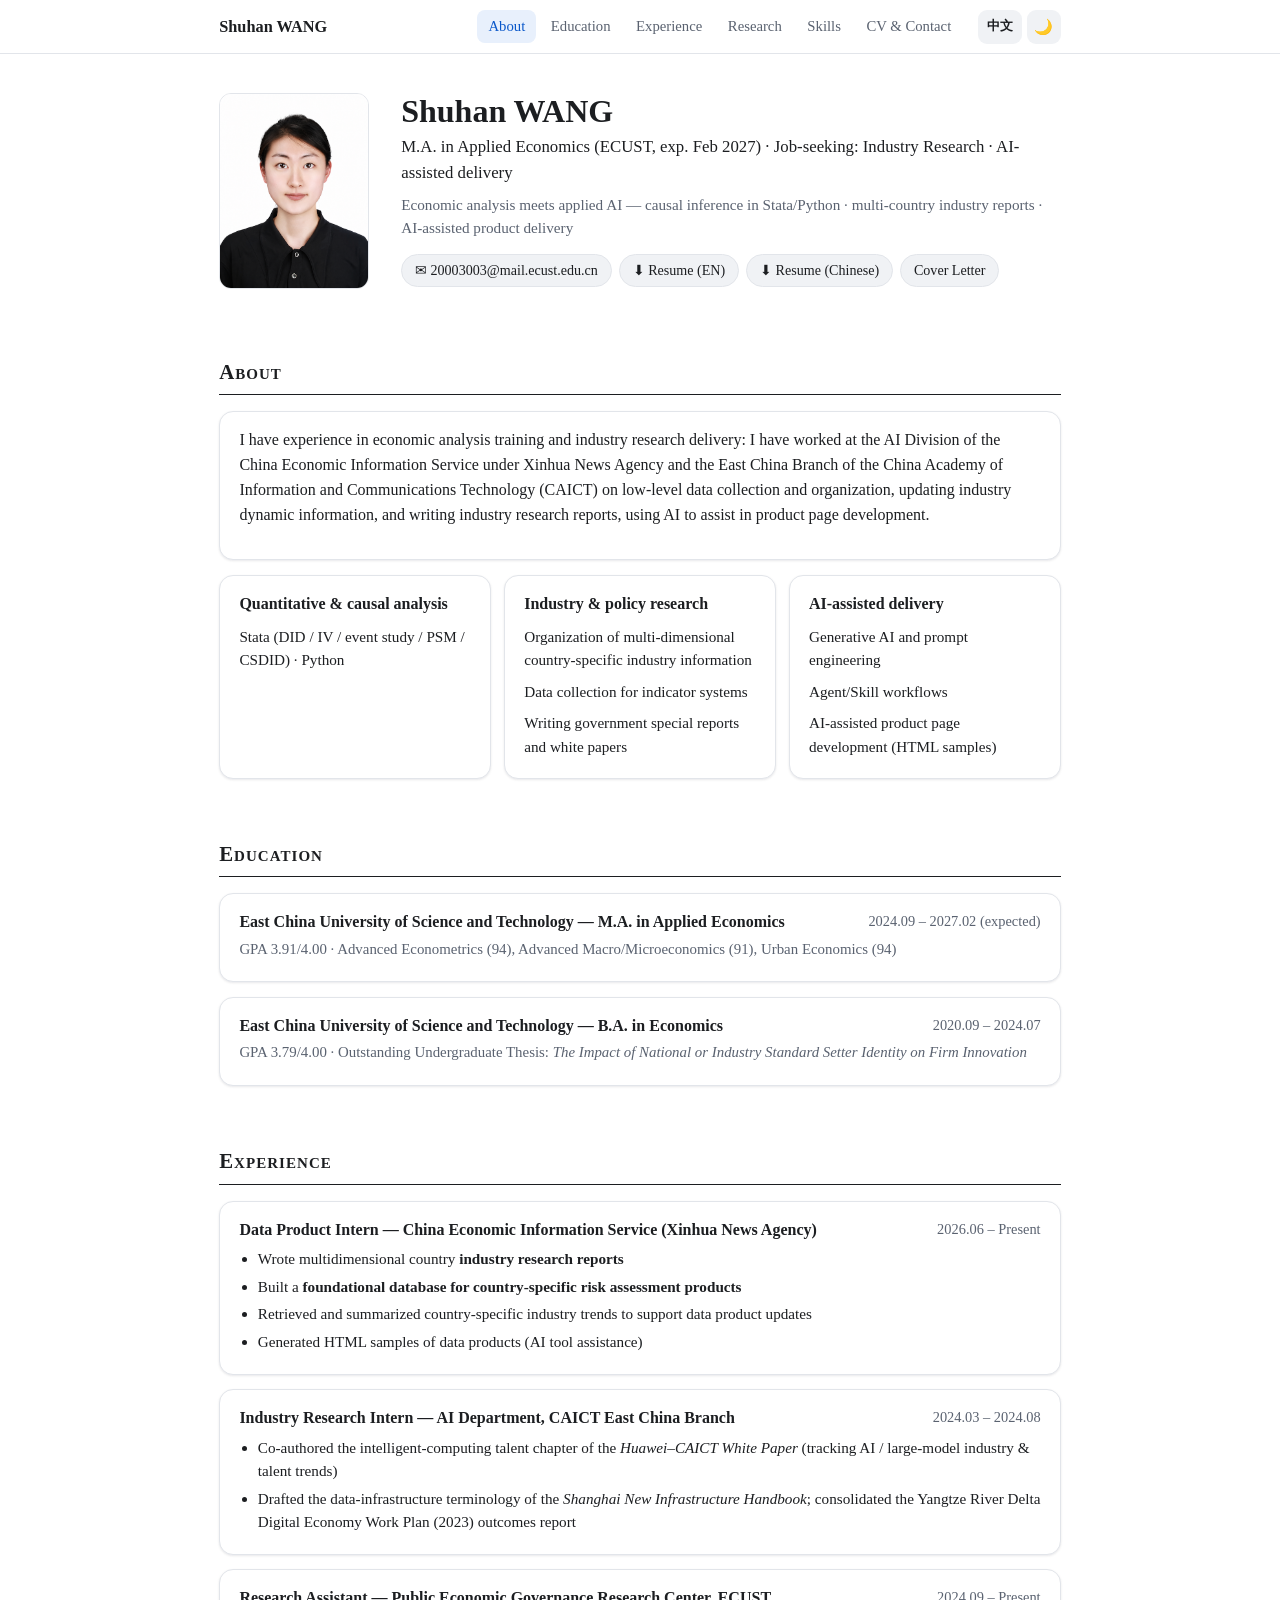
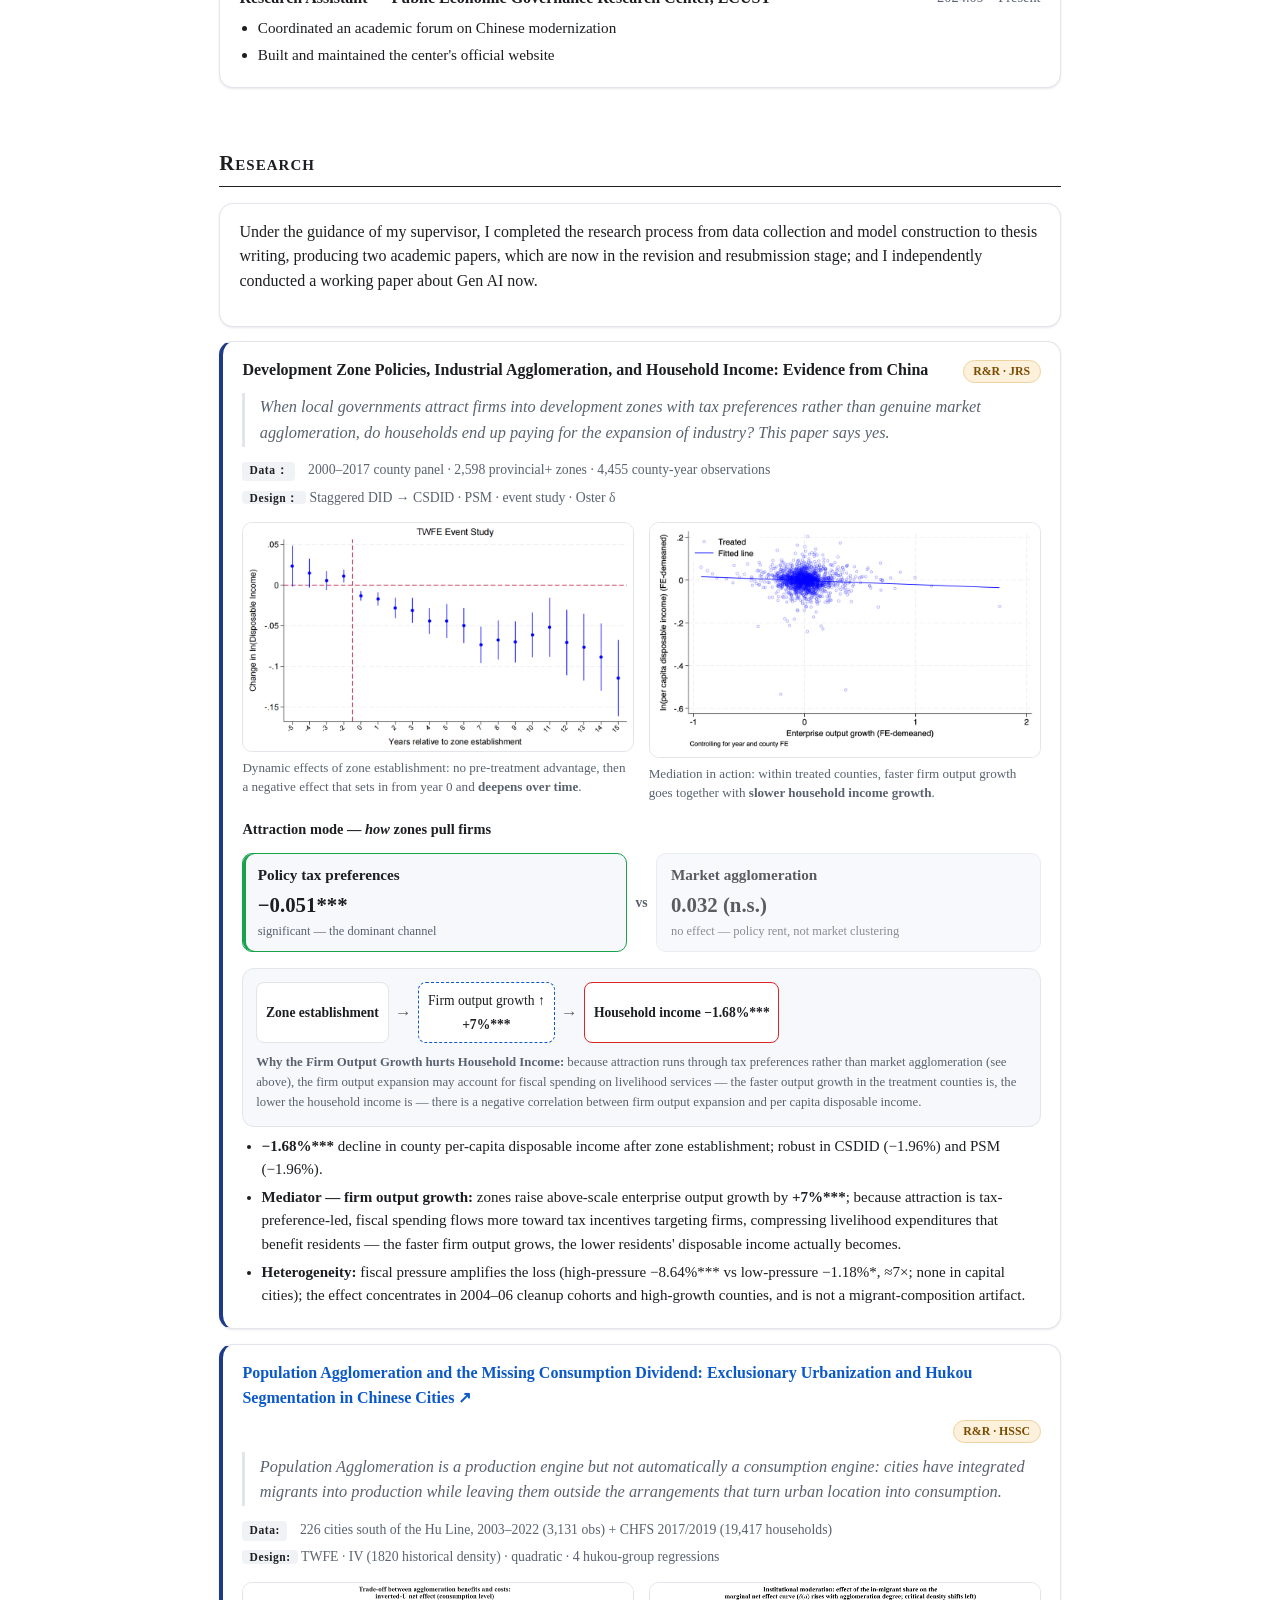
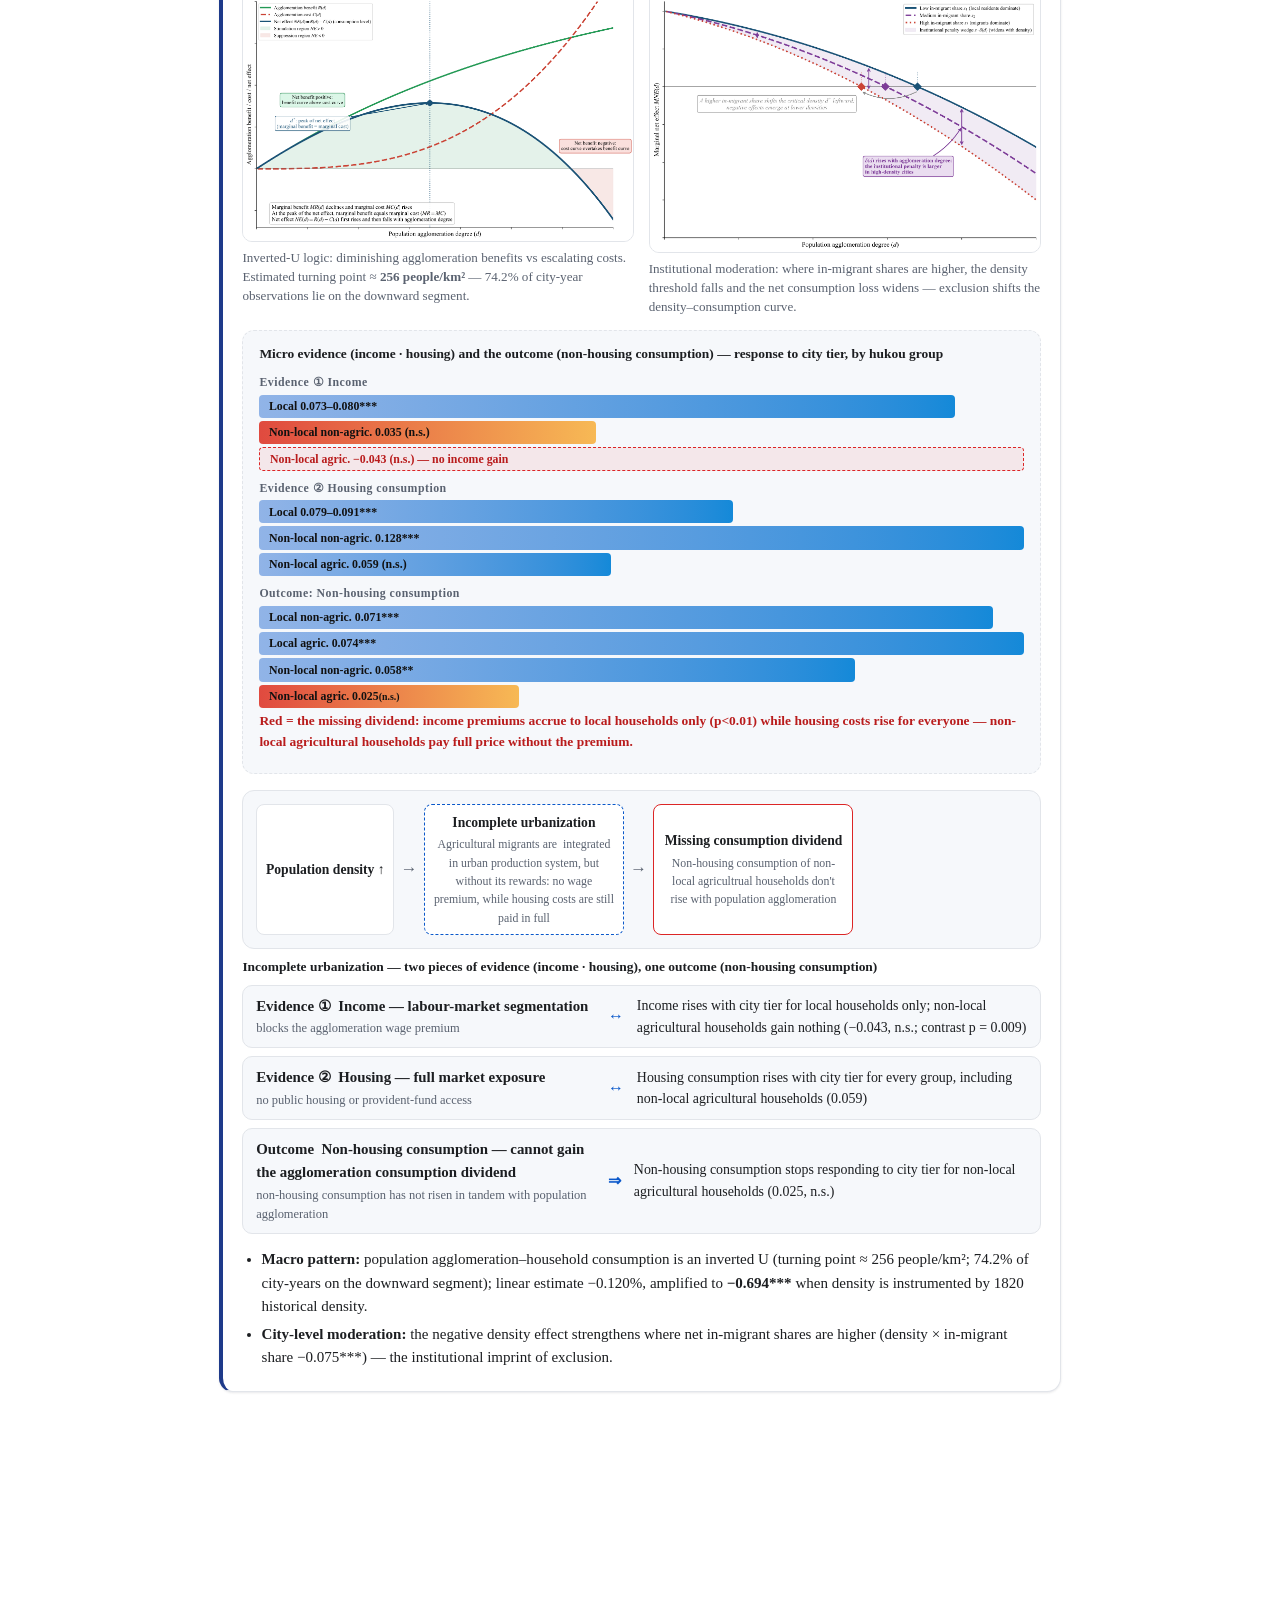
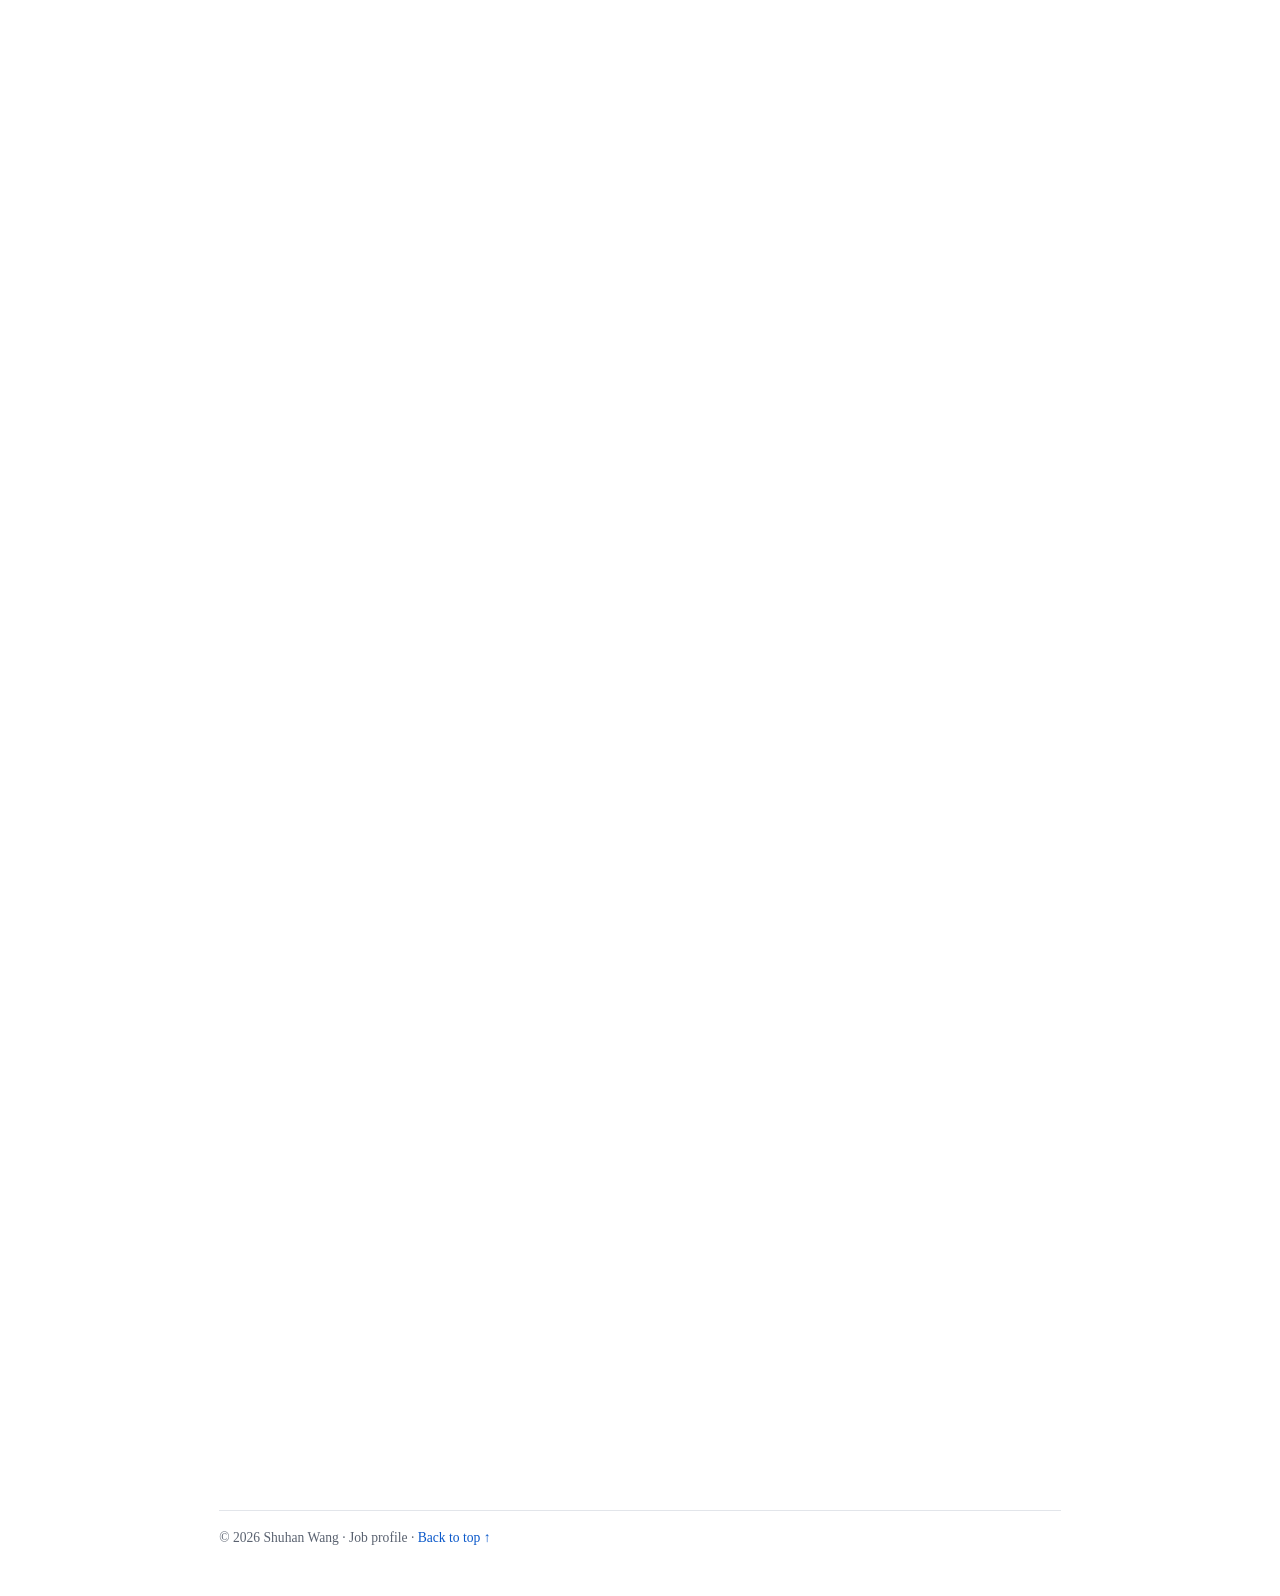
==== career/index.html @ 6a860b50 "发布简历（英文简历、英文求职信、中文简历） 2026-09-06（含待发布页面文案）" ====
<!doctype html>
<html lang="en" data-theme="light">
  <head>
    <meta charset="utf-8" />
    <meta name="viewport" content="width=device-width, initial-scale=1" />
    <title>Shuhan Wang | Data &amp; Industry Research — Job Profile</title>
    <meta
      name="description"
      content="Shuhan Wang — M.A. in Applied Economics (ECUST). Data analysis, industry & policy research, AI-assisted delivery. Looking for analyst / industry-research / data-product roles."
    />
    <link rel="stylesheet" href="css/style.css" />
    <link rel="stylesheet" href="css/theme.css" />
  </head>
  <body>
    <header class="nav" id="nav">
      <div class="nav-inner">
        <a href="#top" class="brand">Shuhan&nbsp;WANG</a>
        <nav class="nav-links" id="navLinks">
          <a href="#about" data-nav="about" data-i18n="nav_about"
            >About</a
          >
          <a href="#education" data-nav="education" data-i18n="nav_education"
            >Education</a
          >
          <a href="#experience" data-nav="experience" data-i18n="nav_exp"
            >Experience</a
          >
          <a href="#research" data-nav="research" data-i18n="nav_research"
            >Research</a
          >
          <a href="#skills" data-nav="skills" data-i18n="nav_skills"
            >Skills</a
          >
          <a href="#docs" data-nav="docs" data-i18n="nav_docs"
            >CV &amp; Contact</a
          >
        </nav>
        <div class="nav-actions">
          <button
            id="langToggle"
            class="icon-btn lang-btn"
            title="Switch language"
            aria-label="Language"
          >
            中文
          </button>
          <button
            id="themeToggle"
            class="icon-btn"
            title="Toggle theme"
            aria-label="Toggle theme"
          >
            🌙
          </button>
          <button
            id="menuToggle"
            class="icon-btn menu-btn"
            title="Menu"
            aria-label="Menu"
          >
            ☰
          </button>
        </div>
      </div>
      <div class="progress" id="progressBar"></div>
    </header>

    <main class="wrap" id="top">
      <!-- ============ Hero ============ -->
      <section class="hero">
        <div class="hero-photo" data-reveal>
          <img
            src="../assets/photo.png"
            alt="Photo of Shuhan Wang"
            class="photo"
          />
        </div>
        <div class="hero-main">
          <h1 data-reveal data-i18n="h1">Shuhan WANG</h1>
          <p class="role" data-reveal data-i18n="hero_role">
            M.A. in Applied Economics (ECUST, exp. Feb 2027) · Job-seeking: Industry Research · AI-assisted delivery
          </p>
          <p class="interests" data-reveal data-i18n="hero_int">
            Economic analysis meets applied AI — causal inference in Stata/Python · multi-country industry reports · AI-assisted product delivery
          </p>
          <div class="contact" data-reveal>
            <a
              class="chip"
              id="emailChip"
              href="mailto:20003003@mail.ecust.edu.cn"
              data-i18n="contact_email"
              >✉ 20003003@mail.ecust.edu.cn</a
            >
            <a
              class="chip"
              href="assets/resumes/Resume_EN.pdf?v=c8247eb0"
              download
              data-i18n="dl_en"
              >⬇ Resume (EN)</a
            >
            <a
              class="chip"
              href="assets/resumes/Resume_CN.pdf?v=29d931ab"
              download
              data-i18n="dl_cn"
              >⬇ Resume (Chinese)</a
            >
            <a
              class="chip"
              href="assets/resumes/Cover_Letter_EN.pdf?v=ad508094"
              download
              data-i18n="dl_cl"
              >Cover Letter</a
            >
          </div>
        </div>
      </section>

      <!-- ============ About
      / strengths ============ -->
      <section id="about">
        <h2 class="sec-title" data-reveal data-i18n="sec_about">About</h2>
        <div class="item card" data-reveal data-i18n="about_1">
          <p style="margin-top:0"><span>I have experience in economic analysis training and industry research delivery: I have worked at the AI Division of the China Economic Information Service under Xinhua News Agency and the East China Branch of the China Academy of Information and Communications Technology (CAICT) on low-level data collection and organization, updating industry dynamic information, and writing </span><span>industry research reports</span><span>, using AI to assist in product page development.</span></p>
        </div>
        <div class="strengths">
          <div class="card" data-reveal data-i18n="s1"><b>Quantitative &amp; causal analysis</b>
        <p class="desc">Stata (DID / IV / event study / PSM / CSDID) · Python</p></div>
          <div class="card" data-reveal data-i18n="s2"><b>Industry &amp; policy research<br></b><p class="desc"><span>Organization of m</span>ulti-dimensional country-specific industry information</p><p class="desc">Data collection for indicator systems</p><p class="desc">Writing government special reports and white papers</p></div>
          <div class="card" data-reveal data-i18n="s3"><b>AI-assisted delivery</b><p class="desc">Generative AI and prompt engineering</p><p class="desc">Agent/Skill workflows</p><p class="desc">AI-assisted product page development (HTML samples)</p></div>
        </div>
      </section>

      <!-- ============ Education
      ============ -->
      <section id="education">
        <h2 class="sec-title" data-reveal data-i18n="sec_edu">Education</h2>
        <div class="item card" data-reveal>
          <div class="head" data-i18n="edu_h1"><strong>East China University of Science and Technology — M.A. in Applied Economics</strong><span class="when">2024.09 – 2027.02 (expected)</span></div>
          <div class="sub" data-i18n="edu_m">GPA 3.91/4.00 · Advanced Econometrics (94), Advanced Macro/Microeconomics (91), Urban Economics (94)</div>
        </div>
        <div class="item card" data-reveal>
          <div class="head" data-i18n="edu_h2"><strong>East China University of Science and Technology — B.A. in Economics</strong><span class="when">2020.09 – 2024.07</span></div>
          <div class="sub" data-i18n="edu_b">GPA 3.79/4.00 · Outstanding Undergraduate Thesis: <em>The Impact of National or Industry Standard Setter Identity on Firm Innovation</em></div>
        </div>
      </section>

      <!-- ============ Experience
      ============ -->
      <section id="experience">
        <h2 class="sec-title" data-reveal data-i18n="sec_exp">Experience</h2>

        <div class="item card" data-reveal>
          <div class="head" data-i18n="e1_head"><strong>Data Product Intern — China Economic Information Service (Xinhua News Agency)</strong><span class="when">2026.06 – Present</span></div>
          <ul data-i18n="e1_b">
            <li>Wrote multidimensional country <b>industry research reports</b></li><li>Built a <b>foundational database for country-specific risk assessment products</b></li><li>Retrieved and summarized country-specific industry trends to support data product updates</li><li>Generated HTML samples of data products (AI tool assistance)</li>
          </ul>
        </div>

        <div class="item card" data-reveal>
          <div class="head" data-i18n="e2_head"><strong>Industry Research Intern — AI Department, CAICT East China Branch</strong><span class="when">2024.03 – 2024.08</span></div>
          <ul data-i18n="e2_b">
            <li>Co-authored the intelligent-computing talent chapter of the <em>Huawei–CAICT White Paper</em> (tracking AI / large-model industry &amp; talent trends)</li>
        <li>Drafted the data-infrastructure terminology of the <em>Shanghai New Infrastructure Handbook</em>; consolidated the Yangtze River Delta Digital Economy Work Plan (2023) outcomes report</li>
          </ul>
        </div>

        <div class="item card" data-reveal>
          <div class="head" data-i18n="e3_head"><strong>Research Assistant — Public Economic Governance Research Center, ECUST</strong><span class="when">2024.09 – Present</span></div>
          <ul data-i18n="e3_b">
            <li>Coordinated an academic forum on Chinese modernization</li><li>Built and maintained the center's official website</li>
          </ul>
        </div>
      </section>

      <!-- ============ Research ============ -->
      <section id="research">
        <h2 class="sec-title" data-reveal data-i18n="sec_research">Research</h2>
        <div class="item card" data-reveal data-i18n="res_intro">
          <p style="margin-top:0"><span>Under the guidance of my supervisor, I completed the research process from data collection and model construction to thesis writing, producing two academic papers, which are now in the revision and resubmission stage; and I independently conducted a working paper about Gen AI now.</span></p>
        </div>

        <!-- ===== Paper 1: Development zones ===== -->
        <article class="paper card study" data-tags="award" data-reveal>
          <div class="p-top">
            <span class="title" data-expand data-i18n="p1_t"
              >Development Zone Policies, Industrial Agglomeration, and Household Income: Evidence from China</span
            >
            <span class="badge rr" data-i18n="b_jrs"
              >R&amp;R · JRS</span
            >
          </div>

          <div class="study-body">
            <p class="question" data-i18n="p1_q">When local governments attract firms into development zones with tax preferences rather than genuine market agglomeration,
          do <em>households</em> end up paying for the expansion of industry? This paper says yes.</p>
            <div class="s-meta" data-i18n="p1_meta">
              <span class="lab">Data：</span> 2000–2017 county panel · 2,598 provincial+ zones · 4,455 county-year observations<div><span class="lab">Design：</span> Staggered DID → CSDID · PSM · event study · Oster δ</div>
            </div>
            <div class="figs two">
              <figure>
                <a
                  href="../assets/research/kfq_event_study_income.png"
                  target="_blank"
                  rel="noopener"
                  ><img
                    loading="lazy"
                    src="../assets/research/kfq_event_study_income.png"
                    alt="Event study: dynamic effects of development zones on per capita disposable income"
                /></a>
                <figcaption data-i18n="p1_cap1">
                  Dynamic effects of zone establishment: no pre-treatment advantage, then a negative effect that sets in from year 0 and <strong>deepens over time</strong>.
                </figcaption>
              </figure>
              <figure>
                <a
                  href="../assets/research/kfq_mechanism_partial.png"
                  target="_blank"
                  rel="noopener"
                  ><img
                    loading="lazy"
                    src="../assets/research/kfq_mechanism_partial.png"
                    alt="Partial correlation: firm output growth vs household income growth in treated counties"
                /></a>
                <figcaption data-i18n="p1_cap2">
                  Mediation in action: within treated counties, faster firm output growth goes together with <strong>slower household income growth</strong>.
                </figcaption>
              </figure>
            </div>
            <div class="chan">
              <div class="chan-title" data-i18n="p1_chant">
                Attraction mode — <em>how</em> zones pull firms
              </div>
              <div class="chan-box ok" data-i18n="p1_chanok">
                <b>Policy tax preferences</b><span>−0.051***</span><small>significant — the dominant channel</small>
              </div>
              <div class="chan-vs" data-i18n="p1_chanvs">vs</div>
              <div class="chan-box dim" data-i18n="p1_chandim">
                <b>Market agglomeration</b><span>0.032 (n.s.)</span><small>no effect — policy rent, not market clustering</small>
              </div>
            </div>
            <div class="flow" data-i18n="p1_flow"><div class="flow-box"><b>Zone establishment</b></div>
          <div class="arrow">→</div>
          <div class="flow-box mid">Firm output growth ↑ <b>+7%***</b></div>
          <div class="arrow">→</div>
          <div class="flow-box bad"><b>Household income −1.68%***</b></div>
          <div class="flow-note"><b>Why the Firm Output Growth hurts Household Income:</b> because attraction runs through tax preferences rather than market agglomeration (see above), the firm output expansion may account for fiscal spending on livelihood services — the faster output growth in the treatment counties is, the lower the household income is — there is a negative correlation between firm output expansion and per capita disposable income.</div></div>
            <ul class="s-key" data-i18n="p1_key">
              <li><b>−1.68%***</b> decline in county per-capita disposable income after zone establishment; robust in CSDID (−1.96%) and PSM (−1.96%).</li>
          <li><b>Mediator — firm output growth:</b> zones raise above-scale enterprise output growth by <b>+7%***</b>;&nbsp;because attraction is tax-preference-led, fiscal spending flows more toward tax incentives targeting firms, compressing livelihood expenditures that benefit residents — the faster firm output grows, the lower residents' disposable income actually becomes.</li>
          <li><b>Heterogeneity:</b> fiscal pressure amplifies the loss (high-pressure −8.64%*** vs low-pressure −1.18%*, ≈7×; none in capital cities); the effect concentrates in 2004–06 cleanup cohorts and high-growth counties, and is not a migrant-composition artifact.</li>
            </ul>
          </div>
        </article>

        <!-- ===== Paper 2: Agglomeration & hukou ===== -->
        <article class="paper card study" data-tags="award" data-reveal>
          <div class="p-top">
            <a
              class="title link"
              data-expand
              href="https://www.researchsquare.com/article/rs-9354774/v1"
              target="_blank"
              rel="noopener"
              data-i18n="p2_t"
              >Population Agglomeration and the Missing Consumption Dividend: Exclusionary Urbanization and Hukou Segmentation in Chinese Cities ↗</a
            >
            <span class="badge rr" data-i18n="b_hssc"
              >R&amp;R · HSSC</span
            >
          </div>

          <div class="study-body">
            <p class="question" data-i18n="p2_q">Population Agglomeration is a production engine but not automatically a consumption engine: cities have integrated migrants into <em>production</em>
          while leaving them outside the arrangements that turn urban location into <em>consumption</em>.</p>
            <div class="s-meta" data-i18n="p2_meta">
              <span class="lab">Data:</span> 226 cities south of the Hu Line, 2003–2022 (3,131 obs) + CHFS 2017/2019 (19,417 households)<div><span class="lab">Design:</span> TWFE · IV (1820 historical density) · quadratic · 4 hukou-group regressions</div>
            </div>
            <div class="figs two">
              <figure>
                <a
                  href="../assets/research/hssc_fig1_tradeoff.png"
                  target="_blank"
                  rel="noopener"
                  ><img
                    loading="lazy"
                    src="../assets/research/hssc_fig1_tradeoff.png"
                    alt="Trade-off between agglomeration benefits and costs (conceptual)"
                /></a>
                <figcaption data-i18n="p2_cap1">
                  Inverted-U logic: diminishing agglomeration benefits vs escalating costs. Estimated turning point ≈ <strong>256 people/km²</strong> — 74.2% of city-year observations lie on the downward segment.
                </figcaption>
              </figure>
              <figure>
                <a
                  href="../assets/research/hssc_fig2_moderation.png"
                  target="_blank"
                  rel="noopener"
                  ><img
                    loading="lazy"
                    src="../assets/research/hssc_fig2_moderation.png"
                    alt="Institutional moderation: in-migrant share shifts the marginal net effect curve"
                /></a>
                <figcaption data-i18n="p2_cap2">
                  Institutional moderation: where in-migrant shares are higher, the density threshold falls and the net consumption loss widens — exclusion shifts the density–consumption curve.
                </figcaption>
              </figure>
            </div>
            <div class="fig-bars" data-i18n="p2_bars">
              <p class="fig-title">Micro evidence (income · housing) and the outcome (non-housing consumption) — response to city tier, by hukou group</p>
            <div class="bars"><div class="bars-label">Evidence ① Income</div>
              <div class="bar"><span style="width:91%">Local 0.073–0.080***</span></div>
              <div class="bar miss"><span style="width:44%">Non-local non-agric. 0.035 (n.s.)</span></div>
              <div class="bar zero"><span>Non-local agric. −0.043 (n.s.) — no income gain</span></div>
              <div class="bars-label">Evidence ② Housing consumption</div>
              <div class="bar"><span style="width:62%">Local 0.079–0.091***</span></div>
              <div class="bar"><span style="width:100%">Non-local non-agric. 0.128***</span></div>
              <div class="bar"><span style="width:46%">Non-local agric. 0.059 (n.s.)</span></div>
            <div class="bars-label">Outcome: Non-housing consumption</div>
              <div class="bar"><span style="width:96%">Local non-agric. 0.071***</span></div>
              <div class="bar"><span style="width:100%">Local agric. 0.074***</span></div>
              <div class="bar"><span style="width:78%">Non-local non-agric. 0.058**</span></div>
              <div class="bar miss"><span style="width:34%">Non-local agric. 0.025 <small>(n.s.)</small></span></div>
              </div>
            <p class="fig-title miss-note">Red = the missing dividend: income premiums accrue to local households only (p&lt;0.01) while housing costs rise for everyone — non-local agricultural households pay full price without the premium.</p>
            </div>
            <div class="flow" data-i18n="p2_flow"><div class="flow-box"><b>Population density ↑</b></div> <div class="arrow">→</div> <div class="flow-box mid"><b>Incomplete urbanization</b><small>Agricultural migrants are&nbsp;&nbsp;<span style="color: rgb(90, 98, 112); font-size: 0.74rem;">integrated in urban production system, but without its rewards: no wage premium, while housing costs are still paid in full</span></small></div> <div class="arrow">→</div><div class="flow-box bad"><b>Missing consumption dividend</b><small>Non-housing consumption of non-local agricultrual households don't rise with population agglomeration</small></div></div>
            <p class="fig-title" data-i18n="p2_mid">Incomplete urbanization — two pieces of evidence (income · housing), one outcome (non-housing consumption)</p>
            <div class="mech" data-i18n="p2_mech"><div class="mech-row">
            <div class="mech-channel"><b>Evidence ①&nbsp;&nbsp;Income — labour-market segmentation</b><small>blocks the agglomeration wage premium</small></div>
            <div class="mech-arrow">↔</div>
            <div class="mech-evidence">Income rises with city tier for local households only; non-local agricultural households gain nothing (−0.043, n.s.; contrast p = 0.009)</div>
          </div>
          <div class="mech-row">
            <div class="mech-channel"><b>Evidence ②&nbsp;&nbsp;Housing — full market exposure</b><small>no public housing or provident-fund access</small></div>
            <div class="mech-arrow">↔</div>
            <div class="mech-evidence">Housing consumption rises with city tier for every group, including non-local agricultural households (0.059)</div>
          </div>
          <div class="mech-row">
            <div class="mech-channel"><b>Outcome&nbsp;&nbsp;Non-housing consumption — cannot gain the agglomeration consumption dividend</b><small>non-housing consumption has not risen in tandem with population agglomeration</small></div>
            <div class="mech-arrow">⇒</div>
            <div class="mech-evidence">Non-housing consumption stops responding to city tier for non-local agricultural households (0.025, n.s.)</div>
          </div></div>
            <ul class="s-key" data-i18n="p2_key">
              <li><b>Macro pattern:</b>&nbsp;population agglomeration–household consumption&nbsp;is an inverted U (turning point ≈ 256 people/km²; 74.2% of city-years on the downward segment); linear estimate −0.120%, amplified to <b>−0.694***</b> when density is instrumented by 1820 historical density.</li>
          <li><b>City-level moderation:</b> the negative density effect strengthens where net in-migrant shares are higher (density × in-migrant share −0.075***) — the institutional imprint of exclusion.</li>
            </ul>
          </div>
        </article>

        <!-- ===== Paper 3: Generative AI ===== -->
        <article class="paper card study" data-tags="award" data-reveal>
          <div class="p-top">
            <span class="title" data-expand data-i18n="p3_t"
              >The Impact of Generative AI Exposure on Skill Diversity and Wage Inequality: Evidence from China's City–Occupation Labor Market</span
            >
            <span class="badge wp" data-i18n="b_wp">Working Paper</span>
          </div>

          <div class="study-body">
            <p class="question" data-i18n="p3_q">Is generative AI an equalizer or a new maker of inequality? Through the lens of <em>skill diversity</em>, the answer is both:
          <b>convergence within occupations, divergence between occupations, and selective equalization of wages</b>.</p>
            <div class="s-meta" data-i18n="p3_meta">
              <span class="lab">Data：</span> 170 cities × 99 occupations × month, 2021.01–2024.12 (~120,000 obs, online job postings)<div><span class="lab">Design：</span> Continuous-treatment DID (ChatGPT, Dec 2022) · mediation · quantile regression</div><div><span class="lab">Exposure：</span> GPT-4 occupation-level AI exposure index (PKU × Zhaopin)</div>
            </div>
            <div class="flow" data-i18n="p3_flow"><div class="flow-box"><b>GenAI exposure ↑<br><small>(ChatGPT, 12/2022)</small></b></div>
          <div class="arrow">→</div>
          <div class="flow-box">General auxiliary skills displaced <small>α₂ −0.009***</small></div>
          <div class="arrow">→</div>
          <div class="flow-box bad"><b>Within-occupation diversity ↓ −0.054***</b></div>
          <div class="arrow">∥</div>
          <div class="flow-box">Occupation-specific auxiliary skills reshaped</div>
          <div class="arrow">→</div>
          <div class="flow-box ok"><b>Between-occupation diversity ↑ +0.172***</b></div>
          <div class="flow-note">"Convergence within, divergence between" plus selective equalization: the Gini falls −0.041**, with compression driven by lower-end wage gains (p90–p10 gap −0.800**).</div></div>
            <ul class="s-key" data-i18n="p3_key">
              <li><b>Convergence-within, divergence-between:</b> within-occupation skill diversity ↓ −0.054*** while between-occupation diversity ↑ +0.172*** after ChatGPT's release.</li>
          <li><b>Selective equalization:</b> wage Gini ↓ −0.041**; by quantile, +0.116*** (p10) → +0.055*** (p50) → −0.040* (p90).</li>
          <li><b>Mechanisms:</b> general auxiliary-skill displacement mediates within-occupation convergence; occupation-specific auxiliary-skill expansion mediates between-occupation divergence (bootstrap CIs exclude zero).</li>
          <li><b>Heterogeneity:</b> between-occupation divergence is strongest in high-GDP cities (Q4: 0.337***); wage equalization is most visible in medium-GDP cities.</li>
            </ul>
          </div>
        </article>

        <!-- ===== ICM competition paper ===== -->
        <article class="paper card study" data-tags="award" data-reveal>
          <div class="p-top">
            <span class="title" data-expand data-i18n="icm_t"
              >Regional Development: Both the Creator and Acceptor of Light Pollution</span
            >
            <span class="badge award" data-i18n="b_icm"
              >ICM 2023 · Meritorious Winner (Top 13%)</span
            >
          </div>
          <p class="desc" data-i18n="icm_desc">Modeling-competition paper on who creates and who absorbs light pollution in regional development; responsible for framework design, variable construction, and English writing (2011–2019 city panel).</p>
          <div class="study-body" hidden data-i18n="icm_body">
            <ul class="s-key">
          <li><b>Question:</b> regional development is simultaneously the creator and the acceptor of light pollution — the light pollution of developed regions spills over to their neighbors.</li>
          <li><b>Work:</b> modeling and measurement on a 2011–2019 Chinese prefecture-level panel; framework, variable construction, result interpretation, and English paper writing.</li>
          <li><b>Recognition:</b> Meritorious Winner (Top 13%), 2023 ICM / MCM.</li>
        </ul>
          </div>
        </article>

        <div class="item card" data-reveal data-i18n="res_note">
          <p style="margin:0"><b>What research contributes to my industry work:</b> the discipline to build a usable dataset out of messy sources, the habit of checking whether a result survives a different identification strategy, and bilingual writing that ships to a deadline.</p>
        </div>
      </section>

      <!-- ============ Skills
      ============ -->
      <section id="skills">
        <h2 class="sec-title" data-reveal data-i18n="sec_skills">Skills</h2>
        <div class="skill-grid">
          <div class="card" data-reveal data-i18n="sk1">
            <b>Data &amp; econometrics</b><p class="desc">Stata (causal inference: staggered DID, PSM-DID, IV, event study, Honest-DID) · Python (pandas, analysis, visualization)</p>
          </div>
          <div class="card" data-reveal data-i18n="sk2">
            <b>Industry research</b><p class="desc">Multi-country industry reports · policy review &amp; white papers · data sourcing from official statistics</p>
          </div>
          <div class="card" data-reveal data-i18n="sk3">
            <b>AI application</b><p class="desc">Generative AI &amp; prompt engineering · Agent/Skill workflows · AI-assisted page development (HTML) · fast learning of new tooling</p>
          </div>
          <div class="card" data-reveal data-i18n="sk4">
            <b>Writing</b><p class="desc">Bilingual (EN/CN) research writing · 2 papers under revision · 1 working paper&nbsp;</p>
          </div>
        </div>
      </section>

      <!-- ============ Docs & contact ============ -->
      <section id="docs">
        <h2 class="sec-title" data-reveal data-i18n="sec_docs">
          CV &amp; Contact
        </h2>
        <div class="item card" data-reveal>
          <ul>
            <li data-i18n="doc_a"><a href="assets/resumes/Resume_EN.pdf?v=c8247eb0" download="">resume (English)</a> · <a href="assets/resumes/Resume_CN.pdf?v=29d931ab" download="">resume (Chinese)</a></li>
            <li data-i18n="doc_b"><a href="assets/resumes/Cover_Letter_EN.pdf?v=ad508094" download="">cover letter (English)</a></li>
            <li data-i18n="doc_c">Contact: <a href="mailto:20003003@mail.ecust.edu.cn">20003003@mail.ecust.edu.cn</a> · +86 132 5889 5111</li>
          </ul>
        </div>
        <div class="item card" data-reveal>
          <p style="margin: 0" data-i18n="note">Open to full-time industry-research / data-product roles from spring 2027; internships welcome.</p>
        </div>
      </section>

      <footer data-i18n="footer">© <span id="year">2026</span> Shuhan Wang · Job profile · <a href="#top">Back to top ↑</a></footer>
    </main>

    <button
      id="toTop"
      class="to-top"
      title="Back to top"
      aria-label="Back to top"
    >
      ↑
    </button>
    <div id="toast" class="toast" hidden></div>

    <script src="js/zh-i18n.js"></script>
    <script src="js/app.js"></script>
  </body>
</html>
---- career/css/style.css ----
/* ============ 主题变量 ============ */
:root {
  --text: #1c1e21;
  --muted: #5a6270;
  --accent: #0a58ca;
  --accent-soft: #e8f0fc;
  --bg: #ffffff;
  --surface: #ffffff;
  --surface-2: #f6f8fb;
  --rule: #e2e5ea;
  --shadow: 0 1px 3px rgba(16, 24, 40, 0.06), 0 1px 2px rgba(16, 24, 40, 0.04);
  --shadow-lg: 0 10px 30px rgba(16, 24, 40, 0.1);
  --chip-bg: #f0f2f5;
  --toast-bg: #1c1e21;
  --toast-text: #fff;
  --rr-bg: #fdf1dc;
  --rr-fg: #7a4b00;
  --rr-bd: #ecd3a0;
  --wp-bg: #e8f5ec;
  --wp-fg: #14532d;
  --wp-bd: #bcdcc4;
  --aw-bg: #e7eefd;
  --aw-fg: #1e3a8a;
  --aw-bd: #b9c9ee;

  /* ==== 版式变量：改 theme.json 或编辑台「Aa 版式」，实落在 css/theme.css ==== */
  --font-body: -apple-system, BlinkMacSystemFont, "Segoe UI", "Helvetica Neue",
    Arial, "PingFang SC", "Microsoft YaHei", sans-serif;
  --font-display: Georgia, "Times New Roman", "Songti SC", "SimSun", serif;
  --fs-root: 100%; /* 1rem 的基准：调它 = 全站 rem 尺寸等比缩放 */
  --lh-body: 1.55;
  --lh-h1: 1.15; /* 主标题行距 */
  --scale-h1: 1; /* 主标题额外缩放 */
  --scale-h2: 1; /* 小节标题额外缩放 */
  --wrap-max: 880px;
}
[data-theme="dark"] {
  --text: #e6e8eb;
  --muted: #9aa3af;
  --accent: #7ab0ff;
  --accent-soft: #17233a;
  --bg: #0f1115;
  --surface: #161a21;
  --surface-2: #1d222b;
  --rule: #2a303b;
  --shadow: 0 1px 3px rgba(0, 0, 0, 0.4);
  --shadow-lg: 0 10px 30px rgba(0, 0, 0, 0.5);
  --chip-bg: #232a35;
  --toast-bg: #e6e8eb;
  --toast-text: #161a21;
  --rr-bg: #3a2f17;
  --rr-fg: #f5c97b;
  --rr-bd: #5a4a24;
  --wp-bg: #14301d;
  --wp-fg: #9be0b4;
  --wp-bd: #24503a;
  --aw-bg: #182441;
  --aw-fg: #9db8ef;
  --aw-bd: #2b3d6b;
}

/* ============ 基础 ============ */
* {
  box-sizing: border-box;
}
html {
  scroll-behavior: smooth;
  scroll-padding-top: 72px;
  font-size: var(--fs-root);
}
body {
  margin: 0;
  color: var(--text);
  background: var(--bg);
  font-family: var(--font-body);
  font-size: 1rem;
  line-height: var(--lh-body);
  transition:
    background 0.25s ease,
    color 0.25s ease;
}
a {
  color: var(--accent);
  text-decoration: none;
}
a:hover {
  text-decoration: underline;
}
.wrap {
  max-width: var(--wrap-max);
  margin: 0 auto;
  padding: 0 1.2rem 3rem;
}

/* ============ 顶部导航 ============ */
.nav {
  position: sticky;
  top: 0;
  z-index: 50;
  background: color-mix(in srgb, var(--bg) 82%, transparent);
  backdrop-filter: blur(12px);
  -webkit-backdrop-filter: blur(12px);
  border-bottom: 1px solid var(--rule);
}
.nav-inner {
  max-width: var(--wrap-max);
  margin: 0 auto;
  padding: 0.6rem 1.2rem;
  display: flex;
  align-items: center;
  gap: 1rem;
}
.brand {
  font-family: var(--font-display);
  font-weight: 700;
  color: var(--text);
  font-size: 1.02rem;
}
.nav-links {
  display: flex;
  gap: 0.2rem;
  margin-left: auto;
}
.nav-links a {
  white-space: nowrap;
  color: var(--muted);
  padding: 0.3rem 0.7rem;
  border-radius: 8px;
  font-size: 0.92rem;
  transition:
    color 0.15s,
    background 0.15s;
}
.nav-links a:hover {
  color: var(--text);
  text-decoration: none;
  background: var(--chip-bg);
}
.nav-links a.active {
  color: var(--accent);
  background: var(--accent-soft);
}
.nav-actions {
  display: flex;
  gap: 0.3rem;
}
.icon-btn {
  background: var(--chip-bg);
  color: var(--text);
  border: none;
  cursor: pointer;
  width: 34px;
  height: 34px;
  border-radius: 9px;
  font-size: 15px;
  line-height: 1;
  display: inline-flex;
  align-items: center;
  justify-content: center;
  transition:
    background 0.15s,
    transform 0.1s;
}
.icon-btn:hover {
  background: var(--rule);
}
.icon-btn:active {
  transform: scale(0.94);
}
.menu-btn {
  display: none;
}
.progress {
  position: absolute;
  left: 0;
  bottom: -1px;
  height: 2px;
  width: 0%;
  background: linear-gradient(90deg, var(--accent), #22d3ee);
  transition: width 0.08s linear;
}

/* ============ Hero ============ */
.hero {
  display: flex;
  gap: 2rem;
  align-items: flex-start;
  padding: 2.4rem 0 0.6rem;
}
.hero-photo .photo {
  width: 150px;
  height: 196px;
  object-fit: cover;
  object-position: top;
  border-radius: 12px;
  border: 1px solid var(--rule);
  display: block;
  transition:
    transform 0.35s ease,
    box-shadow 0.35s ease;
}
.hero-photo .photo:hover {
  transform: translateY(-4px) scale(1.02);
  box-shadow: var(--shadow-lg);
}
.hero-main {
  flex: 1;
  min-width: 0;
}
h1 {
  font-family: var(--font-display);
  font-size: calc(2rem * var(--scale-h1));
  line-height: var(--lh-h1, 1.15);
  margin: 0 0 0.3rem;
}
h1 .cn {
  font-weight: 400;
  color: var(--muted);
  font-size: calc(1.2rem * var(--scale-h1));
  margin-left: 0.5rem;
}
.role {
  margin: 0 0 0.4rem;
  font-size: 1.05rem;
}
.interests {
  margin: 0.4rem 0 0.9rem;
  color: var(--muted);
  font-size: 0.95rem;
}

/* ============ Chip / 按钮 ============ */
.chip {
  display: inline-block;
  padding: 0.28rem 0.8rem;
  border-radius: 999px;
  font-size: 0.88rem;
  border: 1px solid var(--rule);
  background: var(--chip-bg);
  color: var(--text);
  transition: all 0.15s;
  cursor: pointer;
}
.chip:hover {
  border-color: var(--accent);
  color: var(--accent);
  text-decoration: none;
}
.chip.filter.active {
  background: var(--accent);
  border-color: var(--accent);
  color: #fff;
}
.chip.filter.active:hover {
  color: #fff;
}
.contact {
  display: flex;
  flex-wrap: wrap;
  gap: 0.45rem;
  margin: 0.3rem 0 0.9rem;
}

/* ============ Stats ============ */
.stats {
  display: flex;
  gap: 0.7rem;
  flex-wrap: wrap;
}
.stat {
  background: var(--surface-2);
  border: 1px solid var(--rule);
  border-radius: 12px;
  padding: 0.55rem 1rem;
  min-width: 108px;
  text-align: center;
}
.stat .num {
  display: block;
  font-family: var(--font-display);
  font-size: 1.5rem;
  font-weight: 700;
  color: var(--accent);
  line-height: 1.2;
}
.stat .lbl {
  font-size: 0.76rem;
  color: var(--muted);
}

/* ============ Sections ============ */
section {
  padding-top: 1.4rem;
}
.sec-title {
  font-family: var(--font-display);
  font-size: calc(1.3rem * var(--scale-h2));
  font-variant: small-caps;
  letter-spacing: 0.05em;
  border-bottom: 1.5px solid var(--text);
  padding-bottom: 0.4rem;
  margin: 1.4rem 0 1rem;
}
.filters {
  display: flex;
  gap: 0.45rem;
  flex-wrap: wrap;
  margin-bottom: 1rem;
}

/* ============ Cards & Papers ============ */
.card {
  background: var(--surface);
  border: 1px solid var(--rule);
  border-radius: 14px;
  padding: 1rem 1.2rem;
  margin-bottom: 0.9rem;
  box-shadow: var(--shadow);
  transition:
    box-shadow 0.2s,
    transform 0.2s,
    border-color 0.2s;
}
.card:hover {
  box-shadow: var(--shadow-lg);
}
.paper {
  border-left: 4px solid var(--rule);
}
.paper[data-tags*="rr"] {
  border-left-color: var(--rr-fg);
}
.paper[data-tags*="wp"] {
  border-left-color: var(--wp-fg);
}
.paper[data-tags*="award"] {
  border-left-color: var(--aw-fg);
}
.p-top {
  display: flex;
  align-items: baseline;
  gap: 0.6rem;
  flex-wrap: wrap;
}
.p-top .title {
  font-weight: 600;
  cursor: pointer;
}
.p-top .title:hover {
  color: var(--accent);
}
.p-top a.title:hover {
  text-decoration: underline;
}
.desc {
  margin: 0.5rem 0 0.2rem;
  font-size: 0.95rem;
}
.abstract {
  margin: 0.4rem 0 0;
  font-size: 0.92rem;
  color: var(--muted);
  padding-top: 0.55rem;
  border-top: 1px dashed var(--rule);
}
.p-meta {
  margin-top: 0.45rem;
  font-size: 0.82rem;
}
.open-hint {
  color: var(--muted);
  cursor: pointer;
}
.open-hint:hover {
  color: var(--accent);
}
.badge {
  display: inline-block;
  font-size: 0.74rem;
  font-weight: 600;
  border-radius: 999px;
  padding: 0.08rem 0.6rem;
  white-space: nowrap;
  margin-left: auto;
}
.badge.rr {
  color: var(--rr-fg);
  background: var(--rr-bg);
  border: 1px solid var(--rr-bd);
}
.badge.wp {
  color: var(--wp-fg);
  background: var(--wp-bg);
  border: 1px solid var(--wp-bd);
}
.badge.award {
  color: var(--aw-fg);
  background: var(--aw-bg);
  border: 1px solid var(--aw-bd);
}
.phd p {
  margin-bottom: 0;
}

/* ============ Items ============ */
.item .head {
  display: flex;
  justify-content: space-between;
  gap: 1rem;
}
.item .when {
  color: var(--muted);
  font-size: 0.9rem;
  white-space: nowrap;
}
.item .sub {
  color: var(--muted);
  font-size: 0.93rem;
  margin: 0.15rem 0 0.3rem;
}
.item ul {
  margin: 0.3rem 0 0;
  padding-left: 1.15rem;
}
.item li {
  margin-bottom: 0.25rem;
  font-size: 0.95rem;
}

/* ============ Footer / floating ============ */
footer {
  margin-top: 2.4rem;
  color: var(--muted);
  font-size: 0.85rem;
  border-top: 1px solid var(--rule);
  padding-top: 1rem;
}
.to-top {
  position: fixed;
  right: 1.2rem;
  bottom: 1.2rem;
  z-index: 60;
  width: 40px;
  height: 40px;
  border-radius: 12px;
  border: 1px solid var(--rule);
  background: var(--surface);
  color: var(--text);
  font-size: 18px;
  cursor: pointer;
  box-shadow: var(--shadow-lg);
  opacity: 0;
  pointer-events: none;
  transition:
    opacity 0.2s,
    transform 0.15s;
}
.to-top.show {
  opacity: 1;
  pointer-events: auto;
}
.to-top:hover {
  transform: translateY(-2px);
}
.toast {
  position: fixed;
  left: 50%;
  bottom: 1.6rem;
  transform: translateX(-50%);
  background: var(--toast-bg);
  color: var(--toast-text);
  padding: 0.5rem 1.1rem;
  border-radius: 999px;
  font-size: 0.88rem;
  z-index: 70;
  box-shadow: var(--shadow-lg);
}

/* ============ 滚动显现动画 ============ */
[data-reveal] {
  opacity: 0;
  transform: translateY(18px);
  transition:
    opacity 0.6s ease,
    transform 0.6s ease;
}
[data-reveal].in {
  opacity: 1;
  transform: none;
}
.card[data-reveal].in,
.item[data-reveal].in {
  transition-delay: 0s;
}
@media (prefers-reduced-motion: reduce) {
  [data-reveal] {
    opacity: 1;
    transform: none;
    transition: none;
  }
  html {
    scroll-behavior: auto;
  }
}

/* ============ 响应式 ============ */
/* 求职页导航共 6 项，较宽时容不下 → 提前收起为菜单，避免链接折行挤压 */
@media (max-width: 880px) {
  .menu-btn {
    display: inline-flex;
  }
  .nav-links {
    display: none;
    position: absolute;
    top: 100%;
    left: 0;
    right: 0;
    flex-direction: column;
    background: var(--surface);
    border-bottom: 1px solid var(--rule);
    padding: 0.5rem;
    gap: 0.15rem;
  }
  .nav-links.open {
    display: flex;
  }
}
@media (max-width: 720px) {
  .hero {
    flex-direction: column;
    align-items: center;
    text-align: center;
  }
  .contact,
  .stats {
    justify-content: center;
  }
  .item .head {
    flex-direction: column;
    gap: 0.15rem;
  }
}

/* ============ 论文研究可视化版式 ============ */
.study-body {
  margin-top: 0.6rem;
}
.question {
  font-size: 1.02rem;
  color: var(--muted);
  font-style: italic;
  border-left: 3px solid var(--rule);
  padding: 0.1rem 0 0.1rem 0.9rem;
  margin: 0.5rem 0 0.8rem;
}
.s-meta {
  display: flex;
  flex-wrap: wrap;
  gap: 0.35rem 0.8rem;
  align-items: baseline;
  font-size: 0.86rem;
  color: var(--muted);
  margin-bottom: 0.9rem;
}
.s-meta .lab {
  font-weight: 700;
  color: var(--text);
  font-size: 0.72rem;
  letter-spacing: 0.05em;
  background: var(--chip-bg);
  border-radius: 4px;
  padding: 0.05rem 0.45rem;
}
.s-meta a {
  font-size: 0.86rem;
}
.figs {
  display: grid;
  gap: 0.9rem;
  margin: 0.9rem 0;
}
.figs.two {
  grid-template-columns: 1fr 1fr;
}
.figs figure {
  margin: 0;
}
.figs img {
  width: 100%;
  border: 1px solid var(--rule);
  border-radius: 10px;
  background: #fff;
  display: block;
  transition:
    transform 0.2s,
    box-shadow 0.2s;
}
.figs img:hover {
  transform: scale(1.015);
  box-shadow: var(--shadow-lg);
}
.figs figcaption {
  font-size: 0.82rem;
  color: var(--muted);
  margin-top: 0.35rem;
  line-height: 1.45;
}
.fig-bars {
  border: 1px dashed var(--rule);
  border-radius: 12px;
  padding: 0.8rem 1rem;
  background: var(--surface-2);
}
.fig-title {
  font-size: 0.84rem;
  font-weight: 600;
  margin: 0 0 0.45rem;
}
.bars-label {
  font-size: 0.74rem;
  font-weight: 700;
  color: var(--muted);
  margin: 0.5rem 0 0.2rem;
  letter-spacing: 0.04em;
}
.bar {
  height: 1.45rem;
  margin-bottom: 0.2rem;
  position: relative;
}
.bar span {
  display: flex;
  align-items: center;
  padding: 0 0.6rem;
  height: 100%;
  font-size: 0.74rem;
  background: linear-gradient(
    90deg,
    color-mix(in srgb, var(--accent) 45%, #fff),
    color-mix(in srgb, var(--accent) 60%, #22d3ee)
  );
  color: #111;
  font-weight: 600;
  border-radius: 4px;
  white-space: nowrap;
  overflow: hidden;
  text-overflow: ellipsis;
  min-width: 40px;
}
.bar.miss span {
  background: linear-gradient(90deg, #e04a3f, #f7b955);
  color: #111;
  font-weight: 600;
}
.miss-note {
  color: #b91c1c;
}
[data-theme="dark"] .miss-note {
  color: #f59e0b;
}
.s-key {
  margin: 0.5rem 0 0;
  padding-left: 1.2rem;
  font-size: 0.94rem;
}
.s-key li {
  margin-bottom: 0.3rem;
}

/* ============ 机制流程图 ============ */
.flow {
  display: flex;
  flex-wrap: wrap;
  align-items: stretch;
  gap: 0.3rem;
  margin: 1rem 0 0.5rem;
  padding: 0.8rem;
  border: 1px solid var(--rule);
  border-radius: 12px;
  background: var(--surface-2);
}
.flow-box {
  flex: 0 1 auto;
  min-width: 110px;
  max-width: 200px;
  text-align: center;
  font-size: 0.85rem;
  border: 1px solid var(--rule);
  border-radius: 8px;
  padding: 0.45rem 0.55rem;
  background: var(--surface);
  display: flex;
  flex-direction: column;
  justify-content: center;
  align-items: center;
  gap: 0.15rem;
}
.flow-box small {
  color: var(--muted);
  font-size: 0.74rem;
}
.flow-box span {
  color: var(--muted);
  font-size: 0.78rem;
}
.flow-box.ok {
  border-color: #16a34a;
}
.flow-box.bad {
  border-color: #dc2626;
}
.flow-box.dim {
  opacity: 0.7;
}
.arrow {
  align-self: center;
  color: var(--muted);
  font-size: 1.05rem;
  padding: 0 0.1rem;
}
.flow-note {
  width: 100%;
  font-size: 0.8rem;
  color: var(--muted);
  margin-top: 0.35rem;
}

@media (max-width: 720px) {
  .figs.two {
    grid-template-columns: 1fr;
  }
  .flow-box {
    min-width: 90px;
  }
}
.flow-box.mid {
  border-color: var(--accent);
  border-style: dashed;
}

/* ============ 吸引模式对比（chan） ============ */
.chan {
  display: flex;
  gap: 0.5rem;
  align-items: stretch;
  margin: 1rem 0 0.3rem;
  flex-wrap: wrap;
}
.chan-title {
  width: 100%;
  font-weight: 700;
  font-size: 0.9rem;
  margin: 0 0 0.3rem;
}
.chan-box {
  flex: 1 1 0;
  min-width: 220px;
  border: 1px solid var(--rule);
  border-radius: 10px;
  padding: 0.6rem 0.9rem;
  display: flex;
  flex-direction: column;
  gap: 0.1rem;
  background: var(--surface-2);
}
.chan-box b {
  font-size: 0.95rem;
}
.chan-box span {
  font-family: var(--font-display);
  font-size: 1.3rem;
  font-weight: 700;
}
.chan-box small {
  color: var(--muted);
  font-size: 0.78rem;
}
.chan-box.ok {
  border-color: #16a34a;
  box-shadow: inset 3px 0 0 #16a34a;
}
.chan-box.dim {
  opacity: 0.72;
}
.chan-vs {
  align-self: center;
  font-weight: 800;
  color: var(--muted);
  font-size: 0.85rem;
}

/* ============ 渠道-实证 对应（mech） ============ */
.mech {
  display: flex;
  flex-direction: column;
  gap: 0.5rem;
  margin: 0.3rem 0 0.9rem;
}
.mech-row {
  display: flex;
  align-items: center;
  gap: 0.8rem;
  border: 1px solid var(--rule);
  border-radius: 10px;
  padding: 0.55rem 0.8rem;
  background: var(--surface-2);
}
.mech-channel {
  flex: 0 0 44%;
  display: flex;
  flex-direction: column;
  gap: 0.1rem;
}
.mech-channel b {
  font-size: 0.93rem;
}
.mech-channel small {
  color: var(--muted);
  font-size: 0.78rem;
}
.mech-arrow {
  color: var(--accent);
  font-weight: 800;
}
.mech-evidence {
  flex: 1;
  font-size: 0.87rem;
}

@media (max-width: 720px) {
  .chan-box {
    min-width: 100%;
  }
  .mech-row {
    flex-direction: column;
    align-items: stretch;
  }
  .mech-channel {
    flex: 1;
  }
  .mech-arrow {
    transform: rotate(90deg);
    text-align: center;
  }
}
.lang-btn {
  width: auto;
  padding: 0 0.55rem;
  font-size: 0.8rem;
  font-weight: 700;
}

/* ≈0/负值行：占位条，整行显示文字 —— 属“损失/被剥夺”，用红色 */
.bar.zero span {
  width: 100% !important;
  min-width: 0;
  background: color-mix(in srgb, #dc2626 8%, transparent);
  color: #b91c1c;
  border: 1.5px dashed #dc2626;
  border-radius: 4px;
  font-weight: 700;
  overflow: visible;
  text-overflow: clip;
  white-space: normal;
}
[data-theme="dark"] .bar.zero span {
  background: color-mix(in srgb, #f59e0b 10%, transparent);
  color: #f59e0b;
  border-color: #f59e0b;
}

/* 求职页：强度卡 & 技能卡 网格 */
.strengths,
.skill-grid {
  display: grid;
  grid-template-columns: repeat(auto-fit, minmax(230px, 1fr));
  gap: 0.8rem;
  margin-bottom: 0.9rem;
}
.strengths .card,
.skill-grid .card {
  margin: 0;
}
@media (max-width: 720px) {
  .strengths,
  .skill-grid {
    grid-template-columns: 1fr;
  }
}
---- career/css/theme.css ----
/* AUTO-GENERATED 由 tools/build.mjs 从 theme.json 生成 — 请勿手改，改 theme.json 或用编辑台 */
:root {
  --fs-root: 100%;
  --lh-body: 1.55;
  --lh-h1: 1.15;
  --scale-h1: 1;
  --scale-h2: 1;
  --wrap-max: 880px;
  --font-body: Georgia, "Times New Roman", "Songti SC", "SimSun", serif;
  --font-display: Georgia, "Times New Roman", "Songti SC", "SimSun", serif;
}
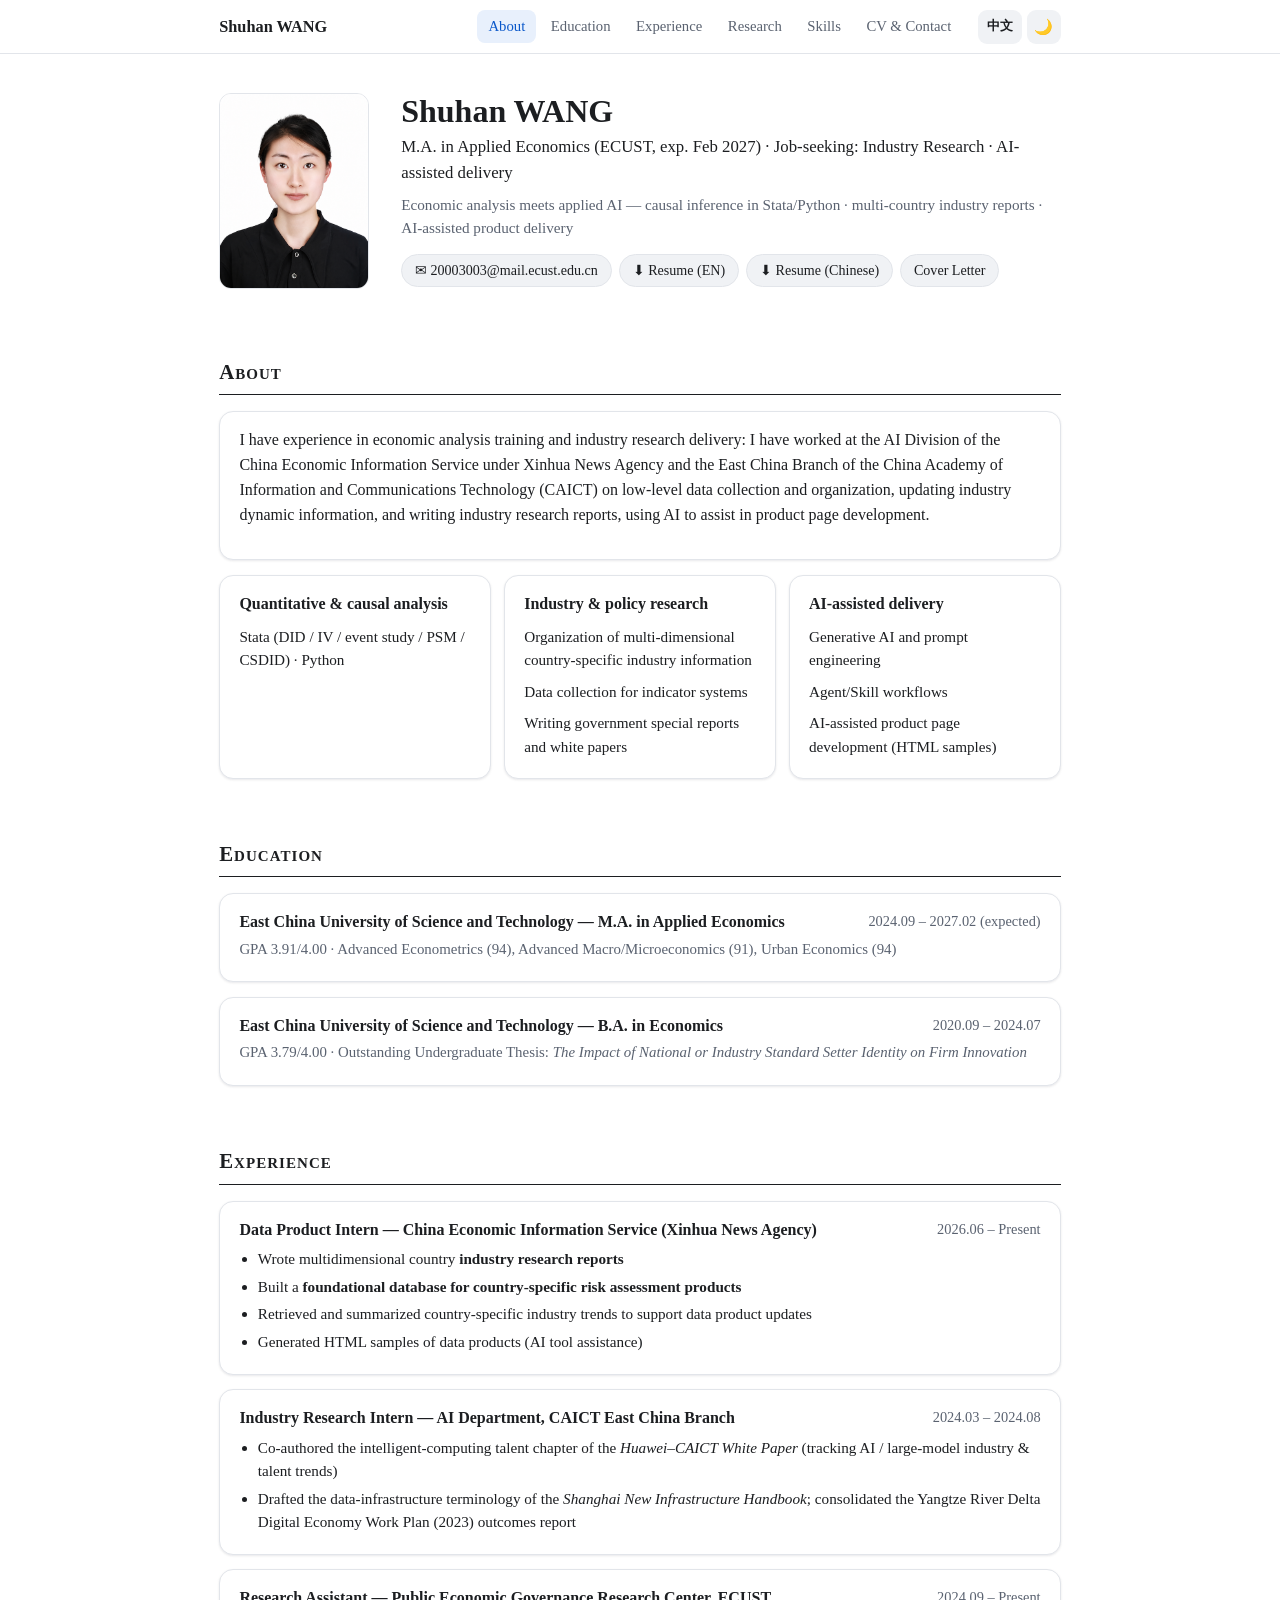
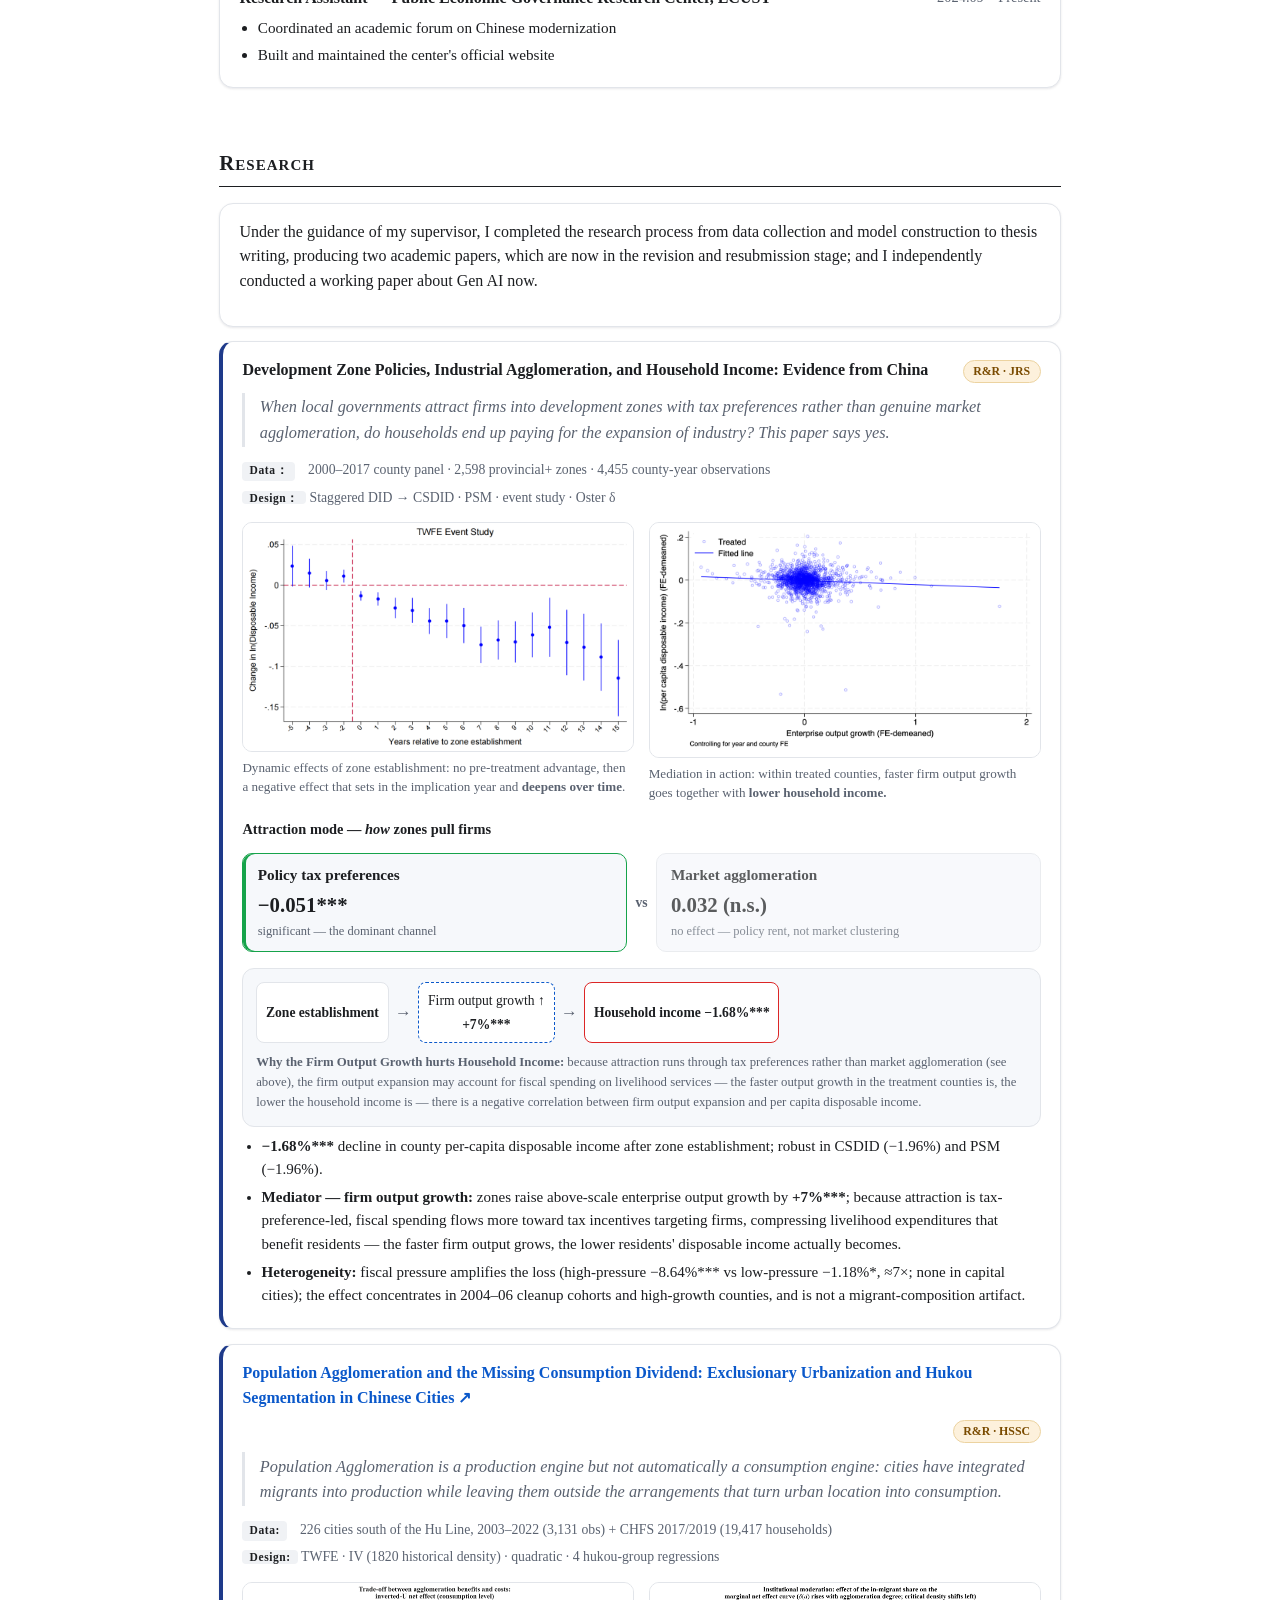
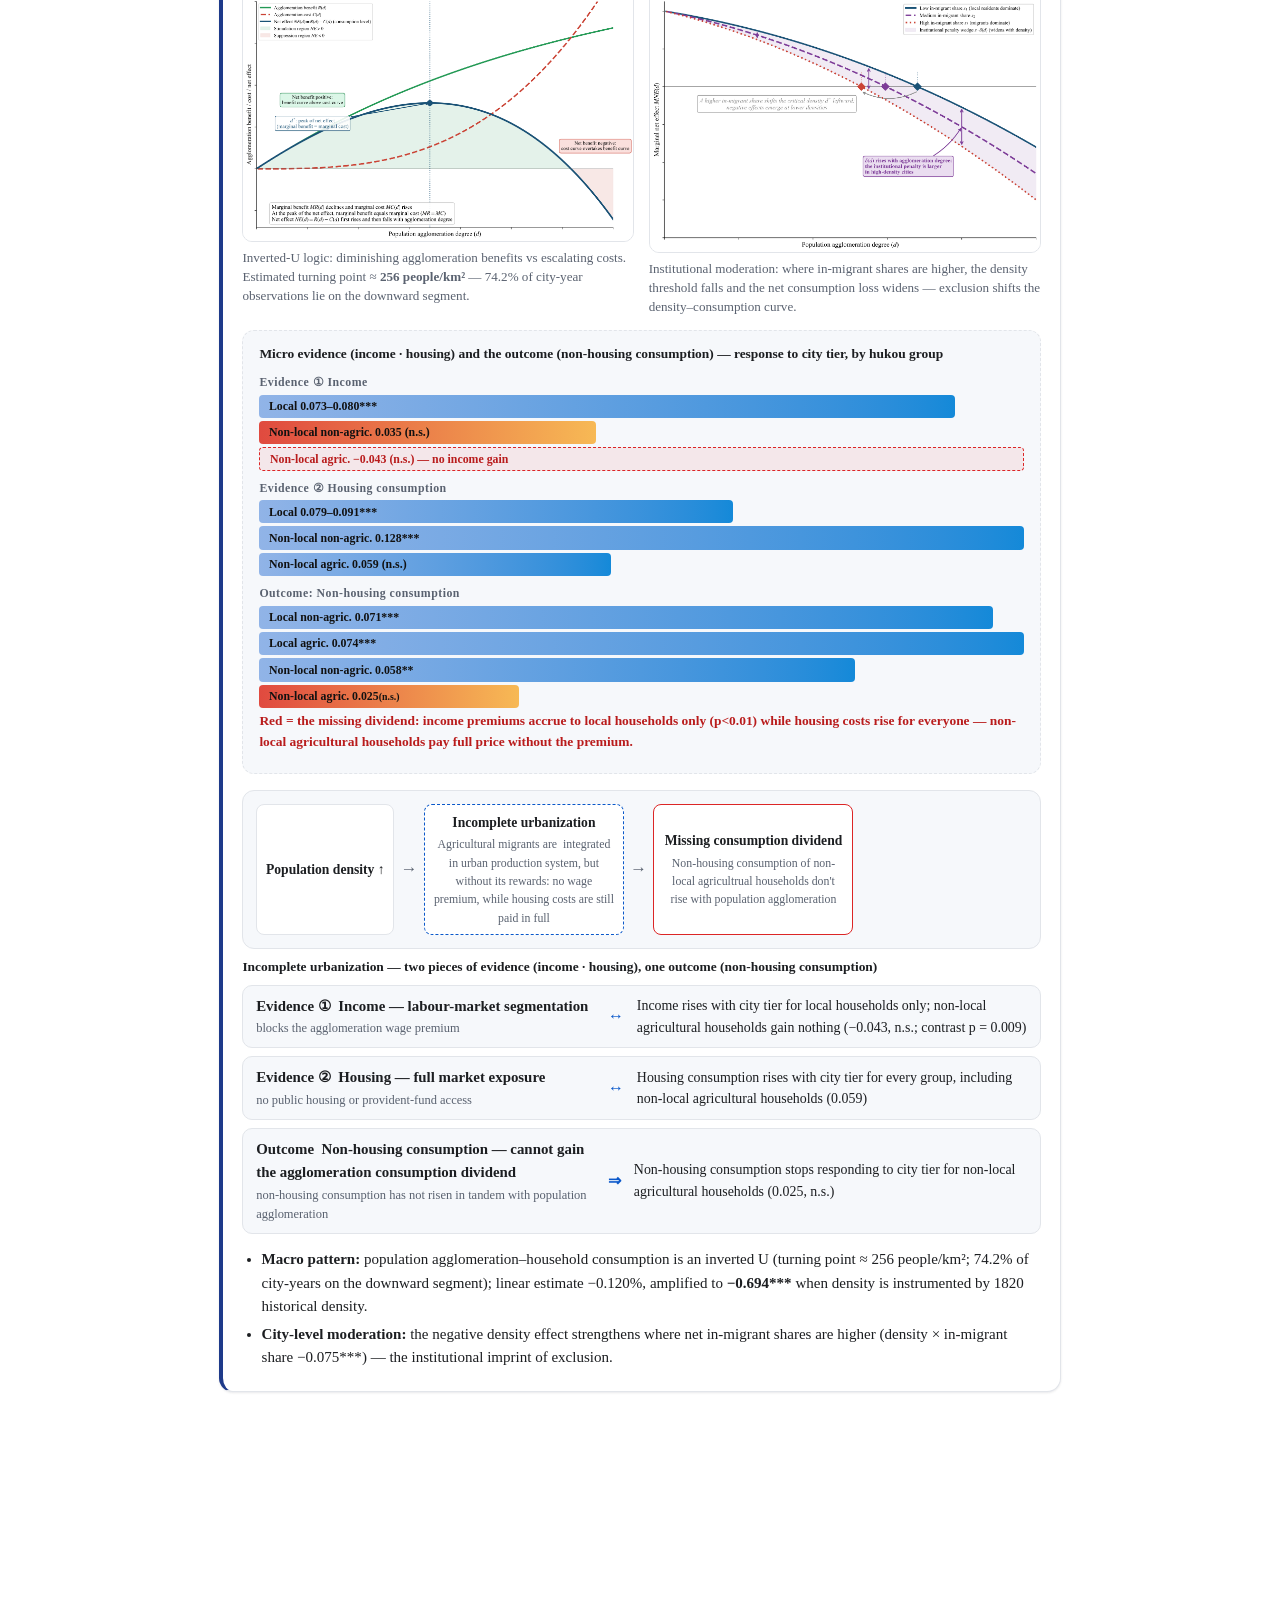
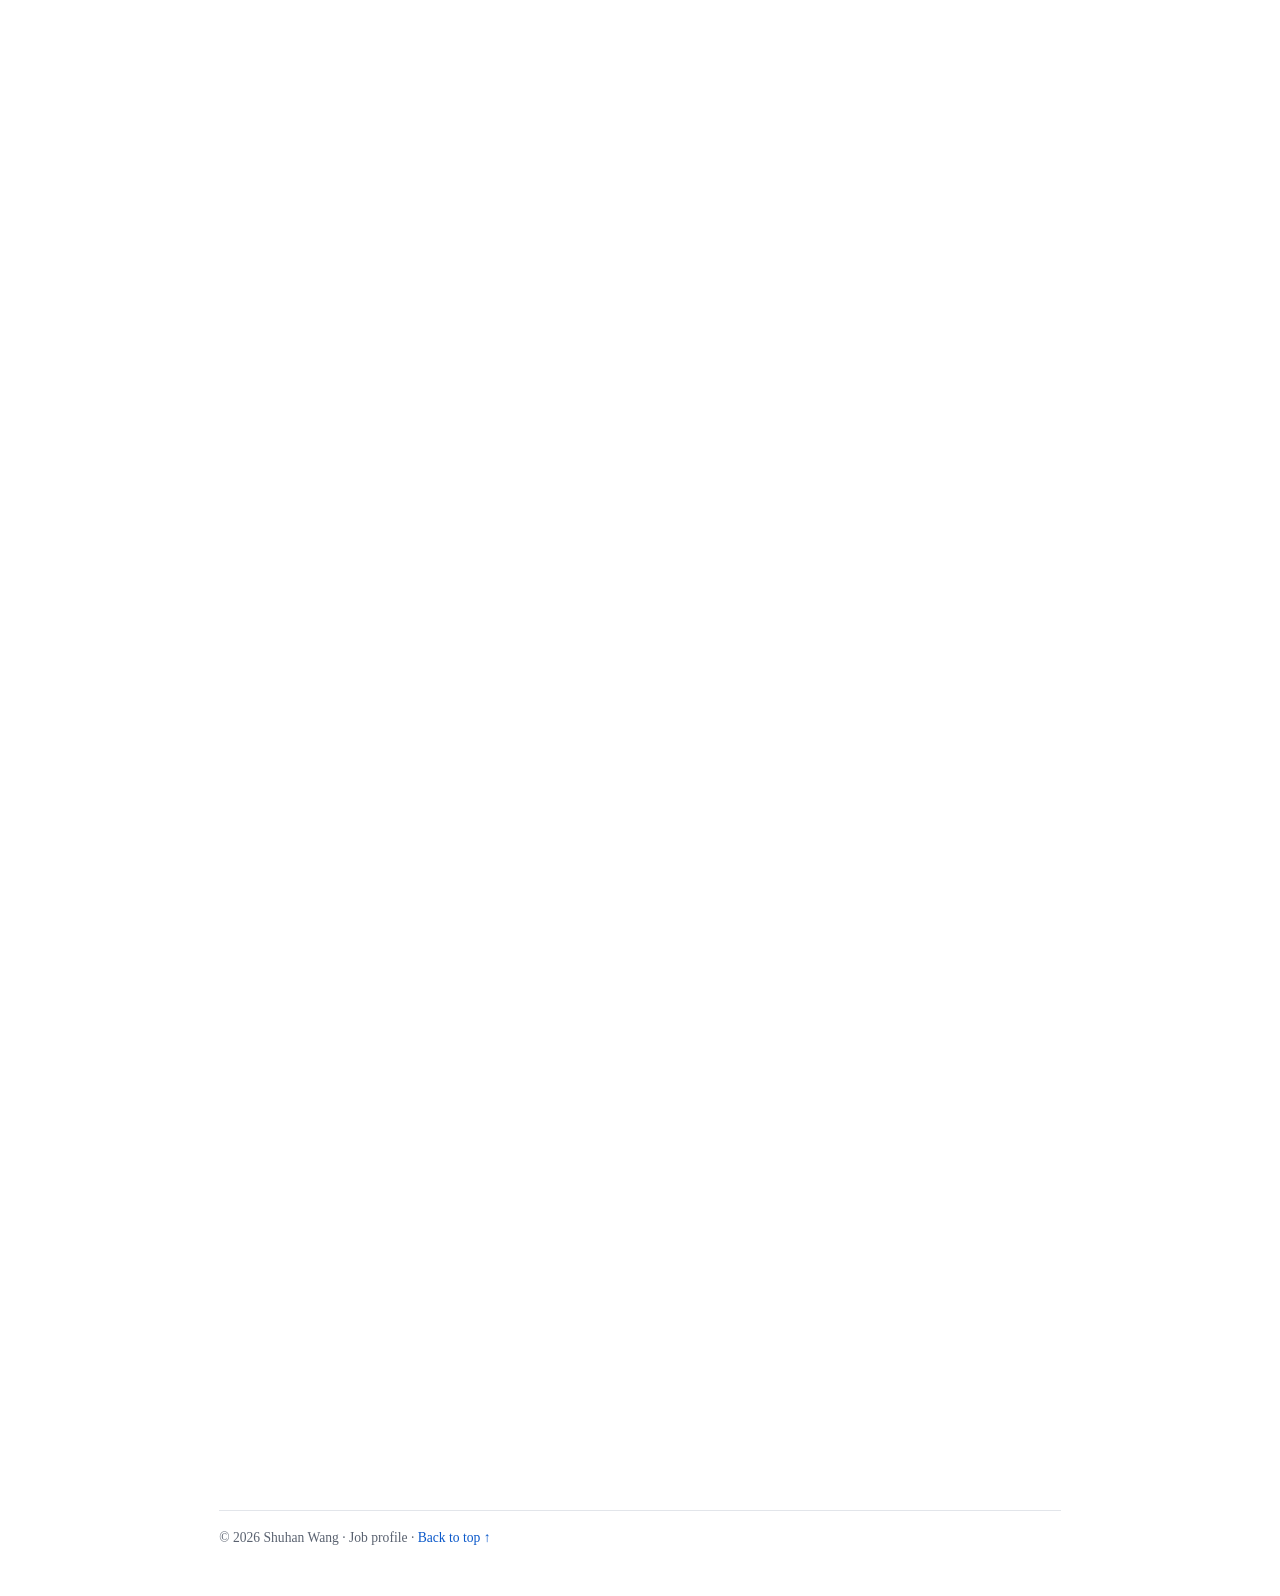
==== commit ada6017b: "content update @ 2026-09-06 07:12" ====
--- a/career/index.html
+++ b/career/index.html
@@ -209,7 +209,7 @@
                     alt="Event study: dynamic effects of development zones on per capita disposable income"
                 /></a>
                 <figcaption data-i18n="p1_cap1">
-                  Dynamic effects of zone establishment: no pre-treatment advantage, then a negative effect that sets in from year 0 and <strong>deepens over time</strong>.
+                  Dynamic effects of zone establishment: no pre-treatment advantage, then a negative effect that sets in the implication year and&nbsp;<strong>deepens over time</strong>.
                 </figcaption>
               </figure>
               <figure>
@@ -223,7 +223,7 @@
                     alt="Partial correlation: firm output growth vs household income growth in treated counties"
                 /></a>
                 <figcaption data-i18n="p1_cap2">
-                  Mediation in action: within treated counties, faster firm output growth goes together with <strong>slower household income growth</strong>.
+                  Mediation in action: within treated counties, faster firm output growth goes together with <strong>lower household income.</strong>
                 </figcaption>
               </figure>
             </div>
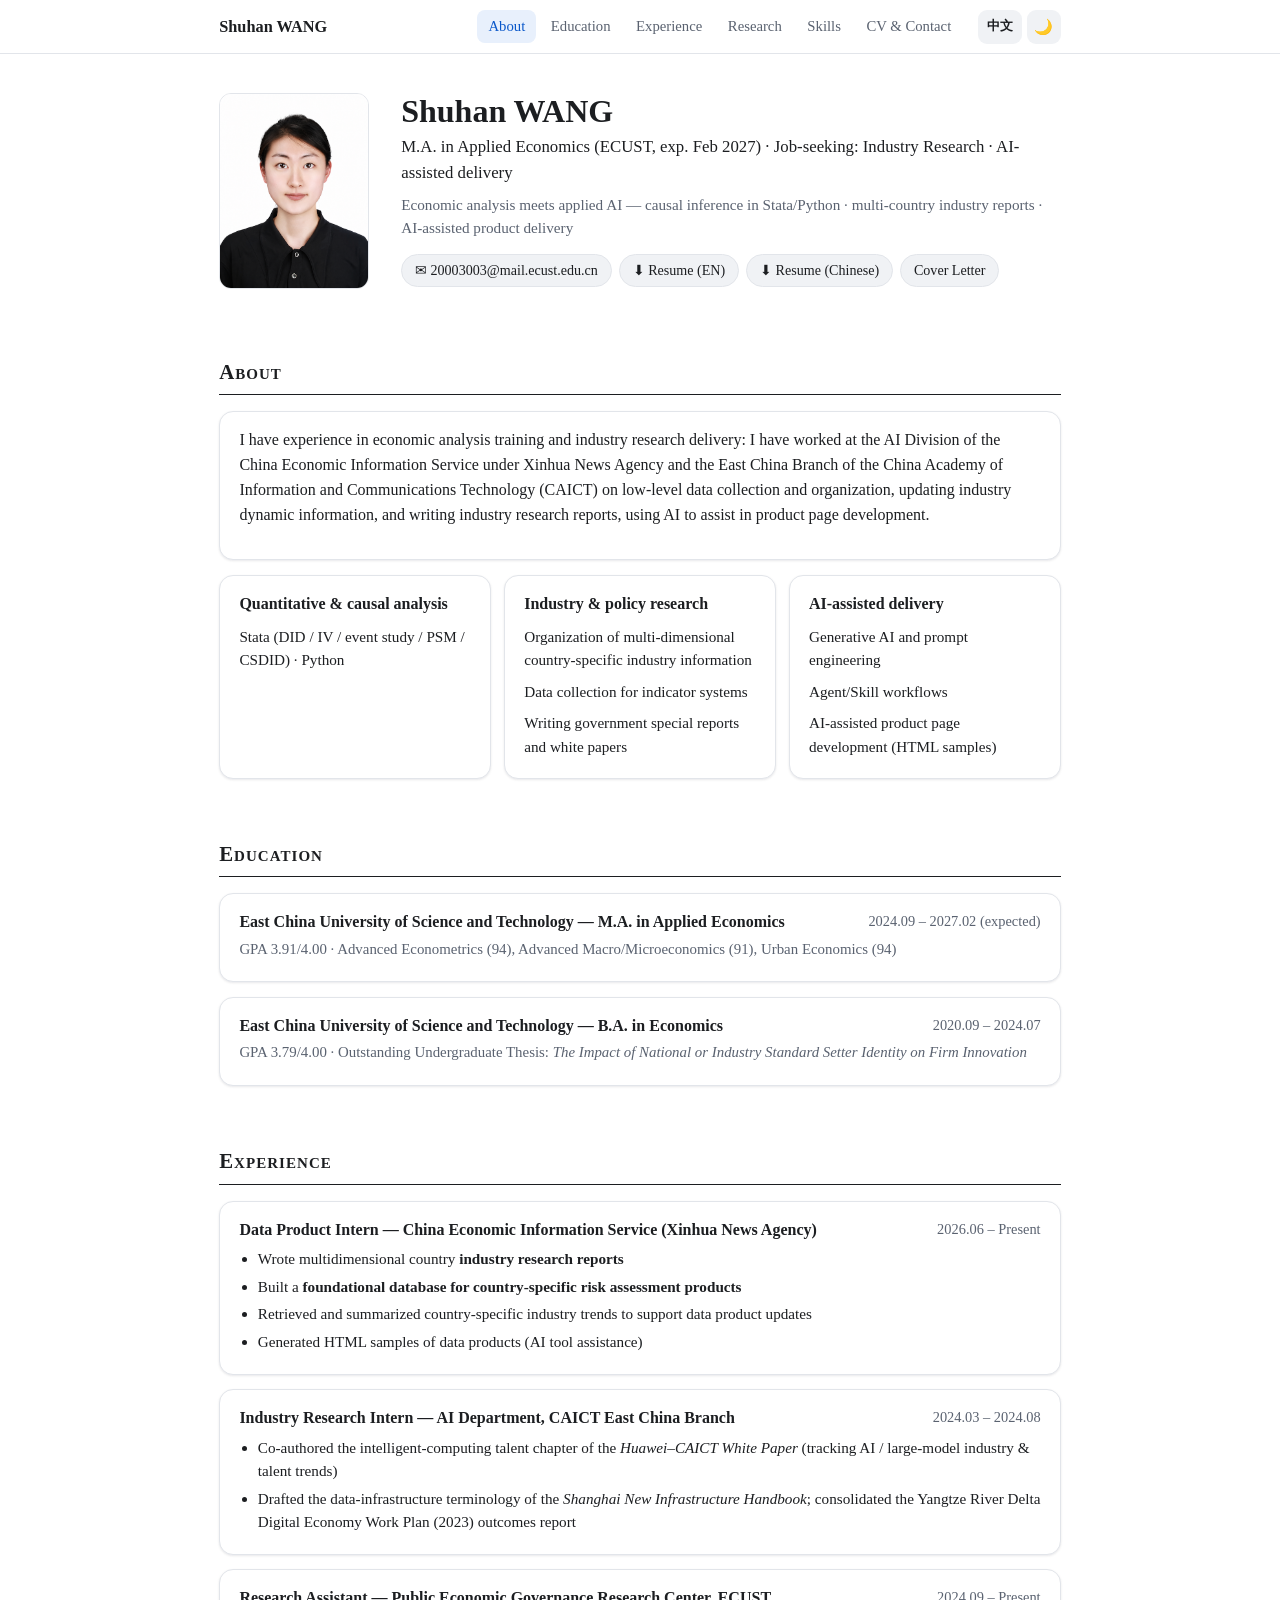
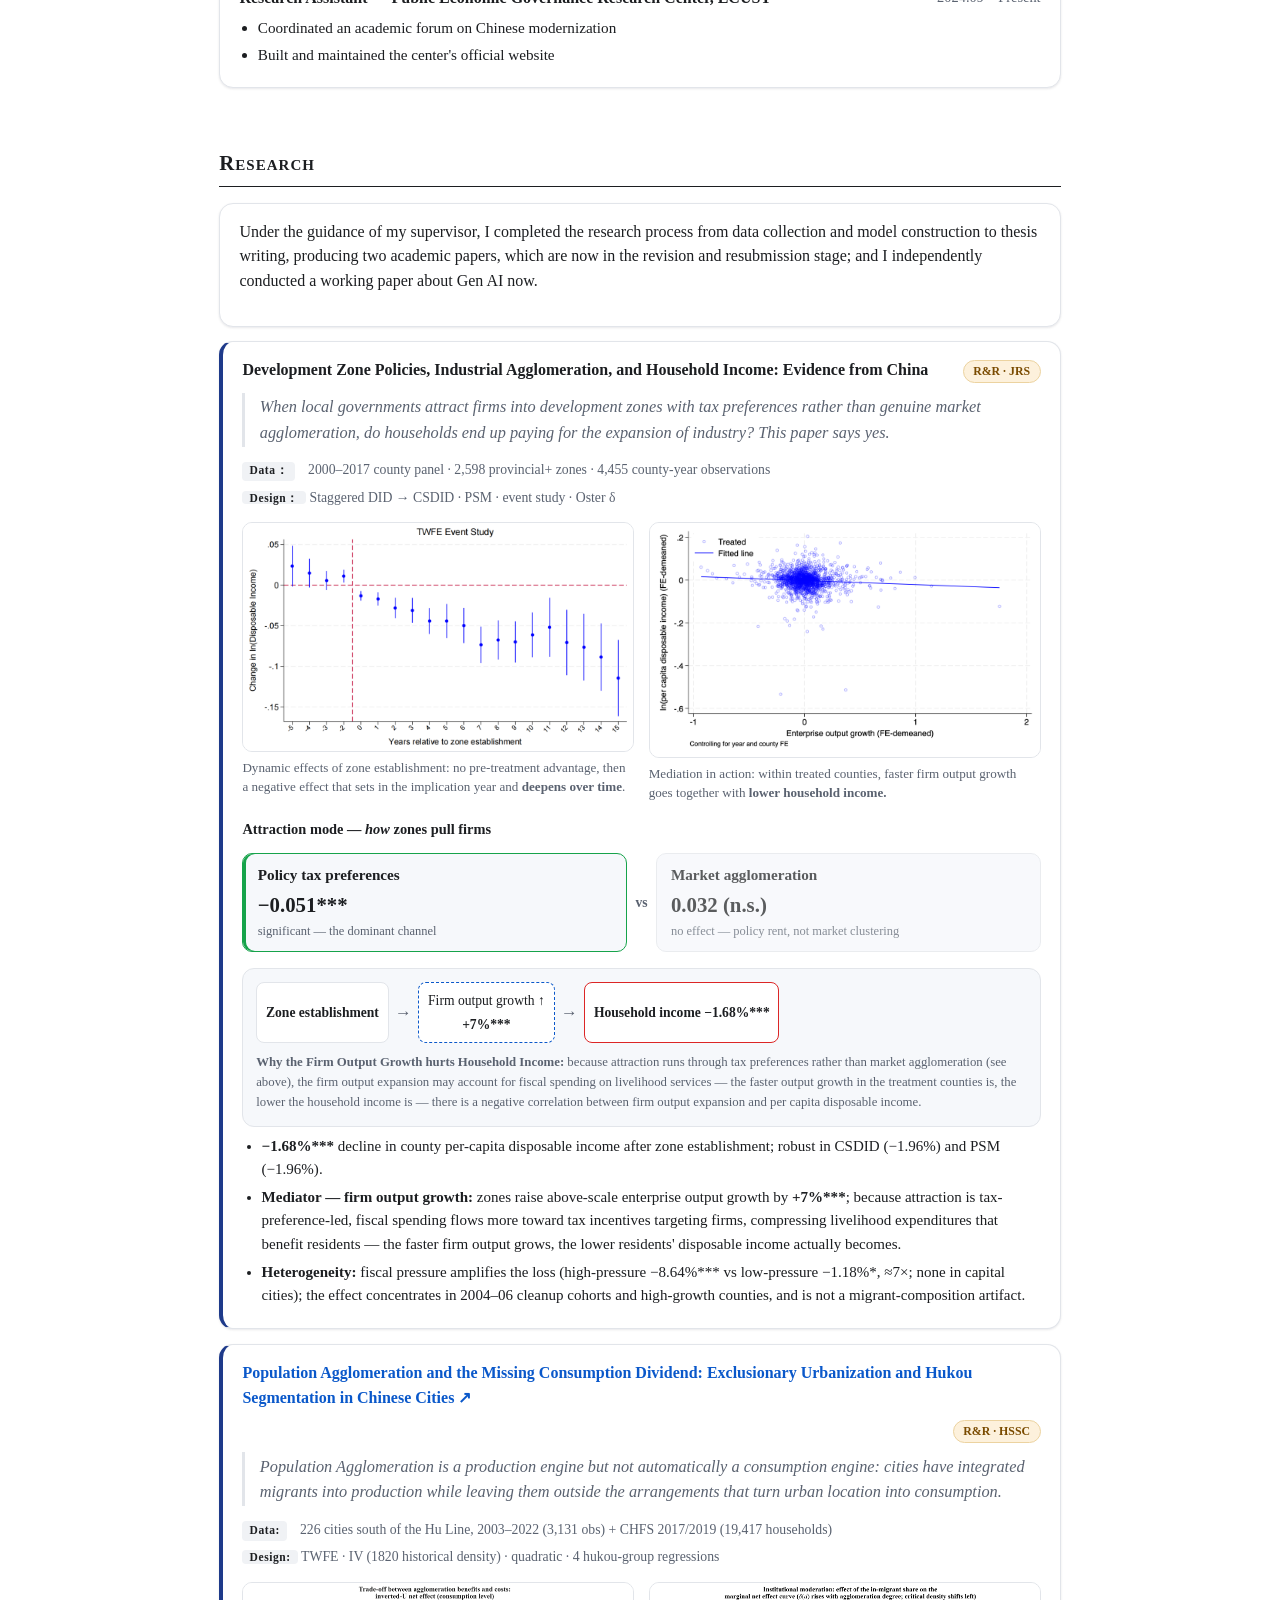
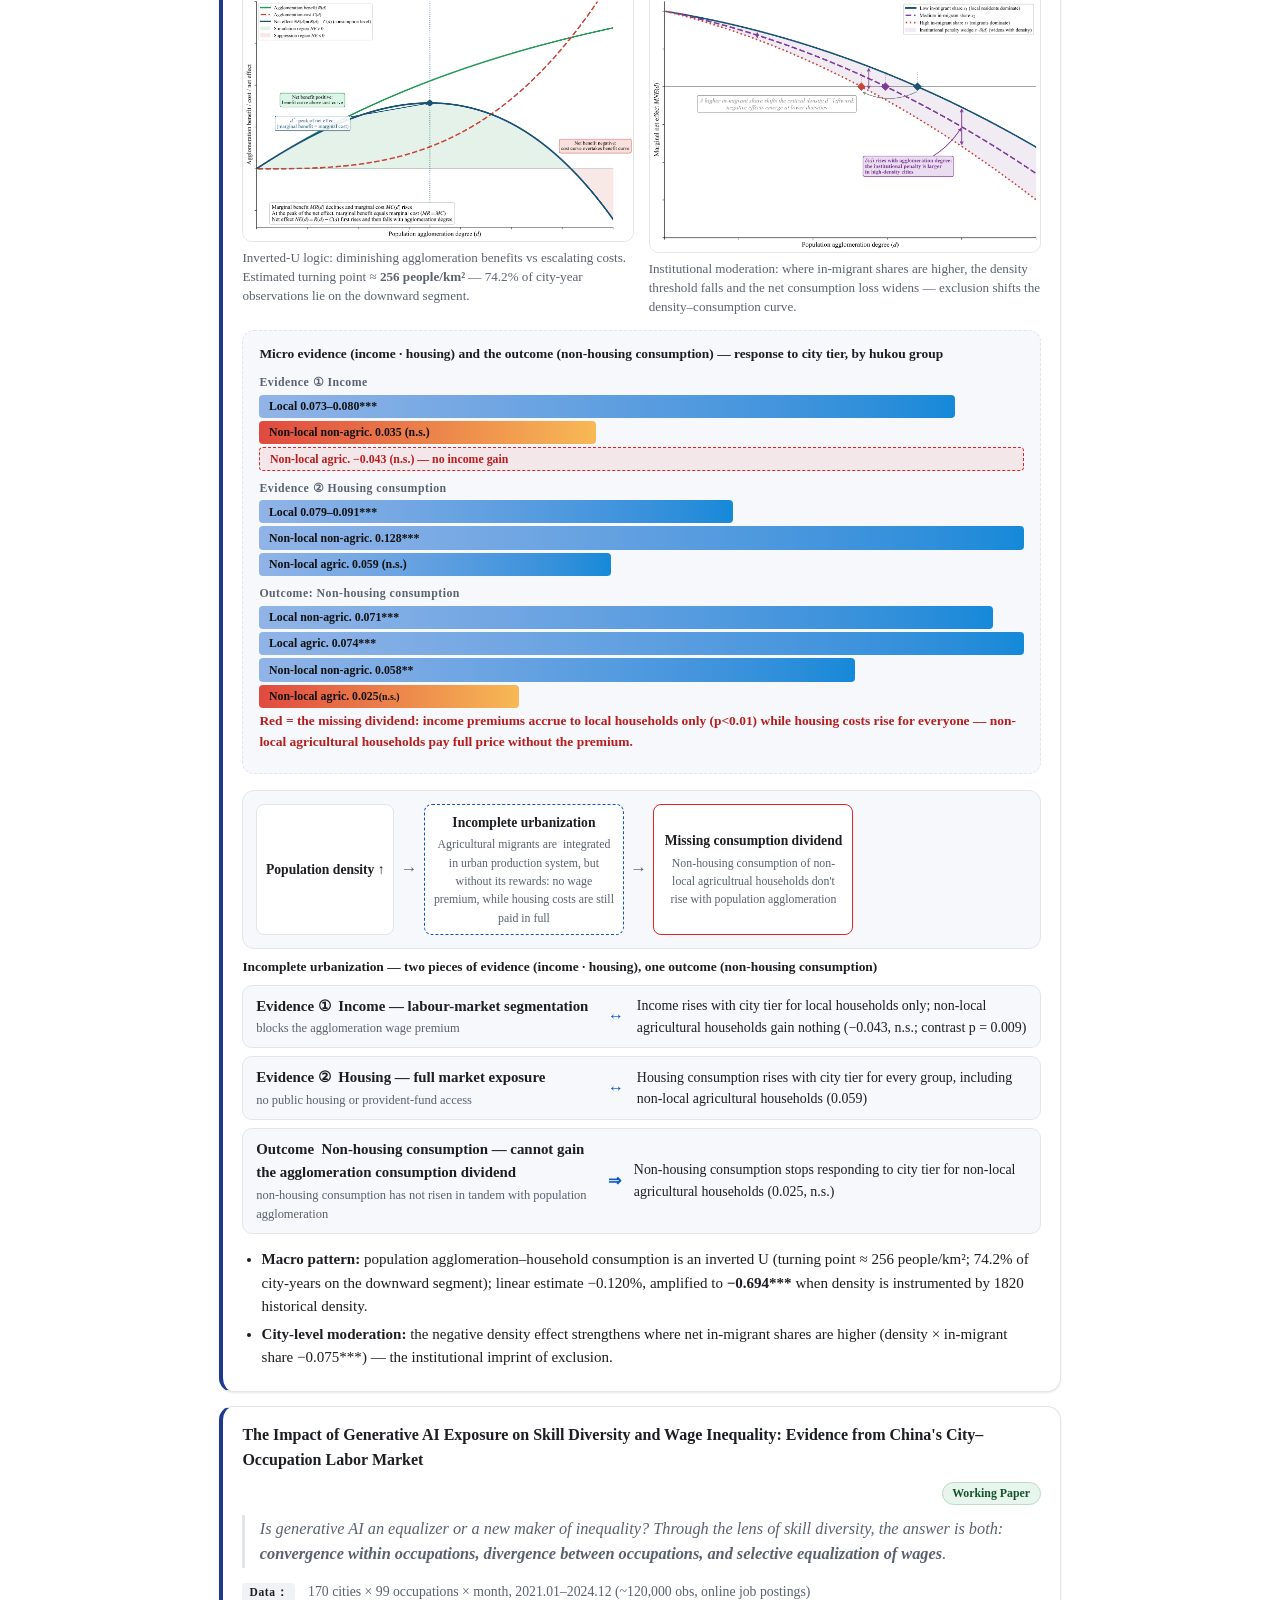
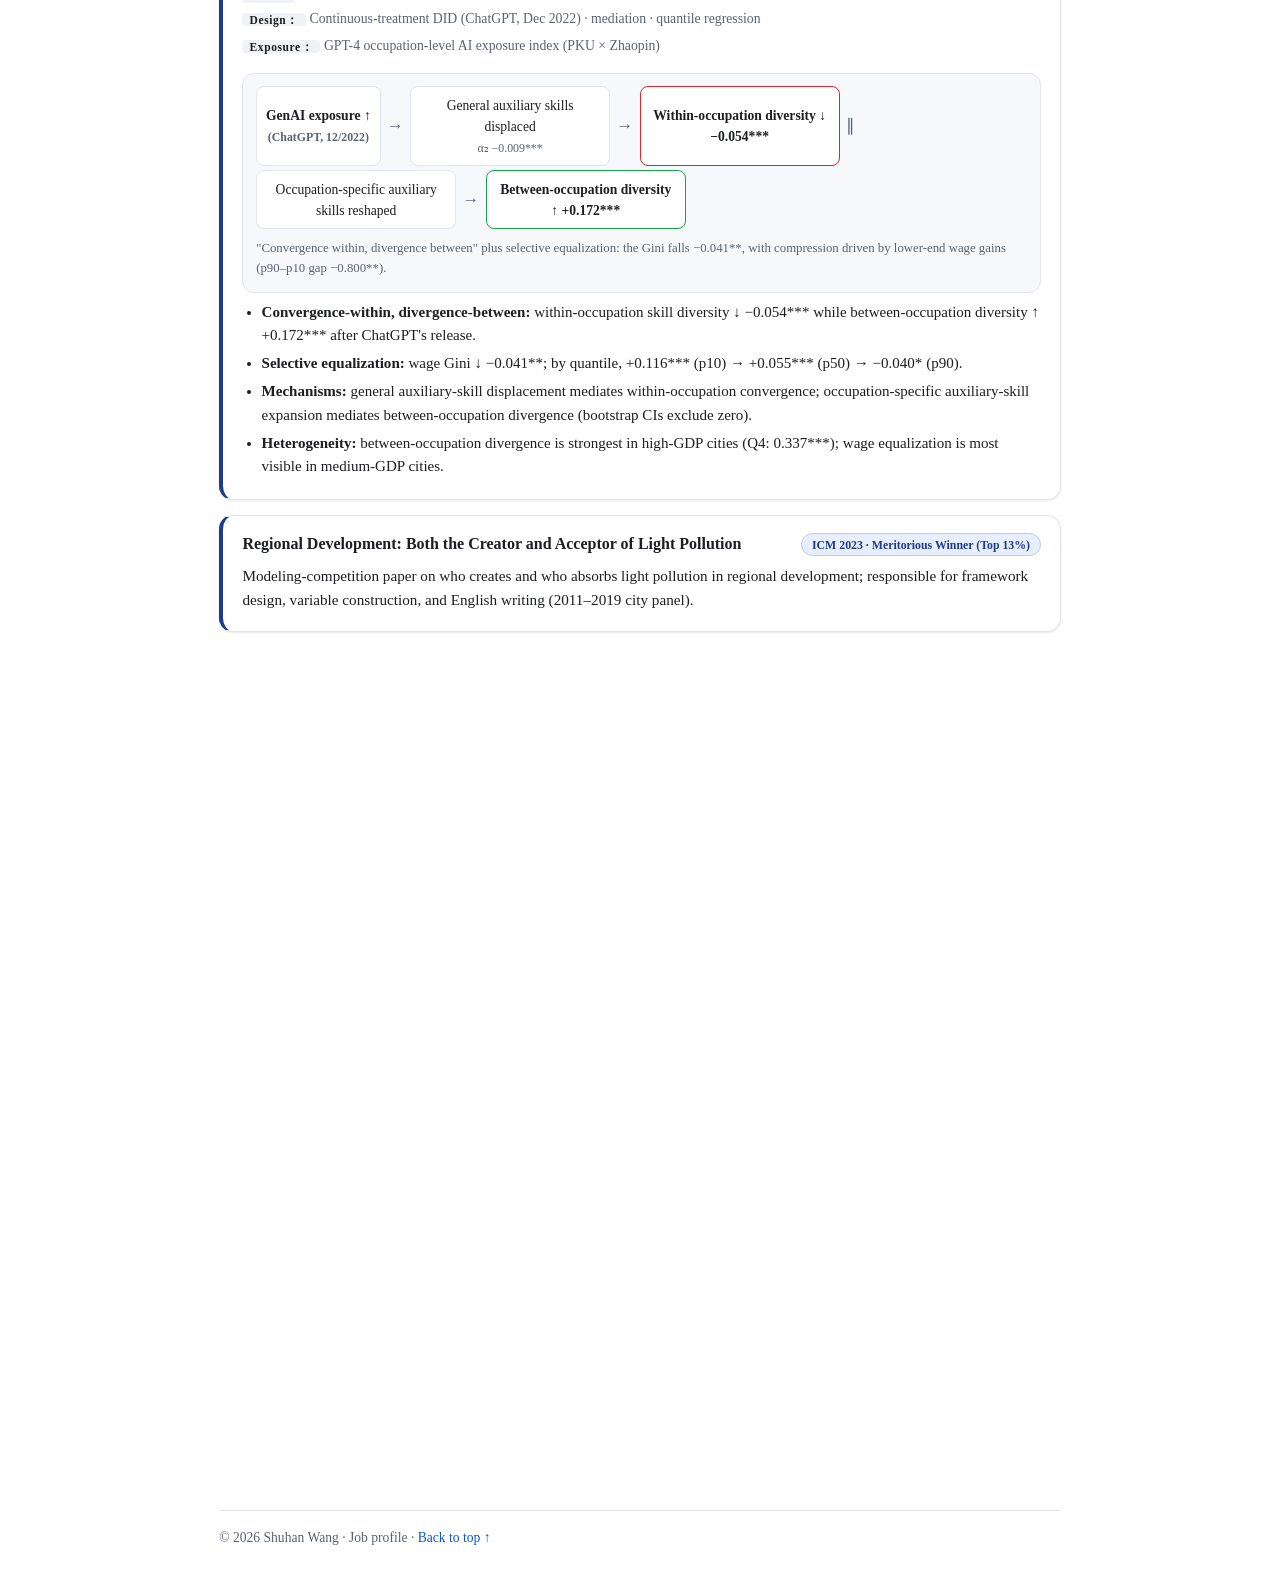
==== commit a7b5bcb0: "发布简历（英文简历、英文求职信、中文简历） 2026-09-18（含待发布页面文案）" ====
--- a/career/index.html
+++ b/career/index.html
@@ -100,7 +100,7 @@
             >
             <a
               class="chip"
-              href="assets/resumes/Resume_CN.pdf?v=29d931ab"
+              href="assets/resumes/Resume_CN.pdf?v=6258e78b"
               download
               data-i18n="dl_cn"
               >⬇ Resume (Chinese)</a
@@ -434,7 +434,7 @@
         </h2>
         <div class="item card" data-reveal>
           <ul>
-            <li data-i18n="doc_a"><a href="assets/resumes/Resume_EN.pdf?v=c8247eb0" download="">resume (English)</a> · <a href="assets/resumes/Resume_CN.pdf?v=29d931ab" download="">resume (Chinese)</a></li>
+            <li data-i18n="doc_a"><a href="assets/resumes/Resume_EN.pdf?v=c8247eb0" download="">resume (English)</a> · <a href="assets/resumes/Resume_CN.pdf?v=6258e78b" download="">resume (Chinese)</a></li>
             <li data-i18n="doc_b"><a href="assets/resumes/Cover_Letter_EN.pdf?v=ad508094" download="">cover letter (English)</a></li>
             <li data-i18n="doc_c">Contact: <a href="mailto:20003003@mail.ecust.edu.cn">20003003@mail.ecust.edu.cn</a> · +86 132 5889 5111</li>
           </ul>
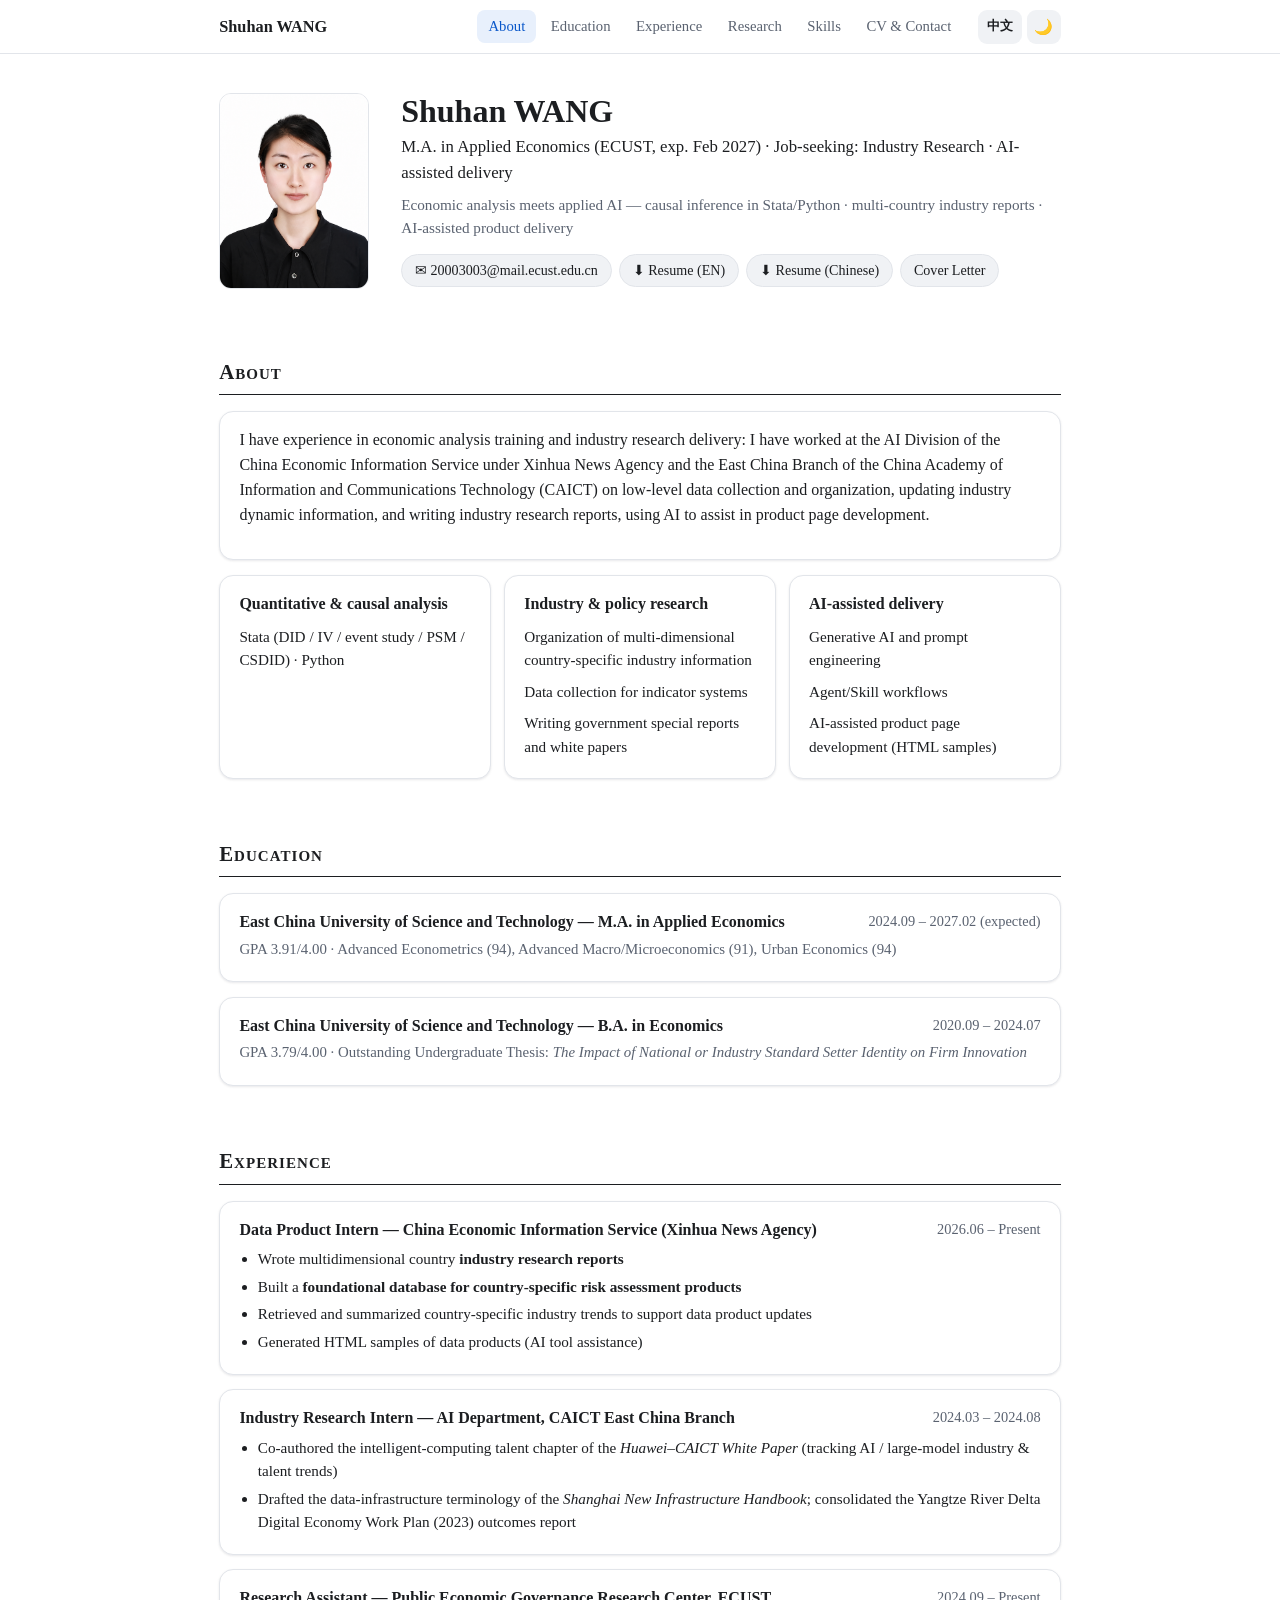
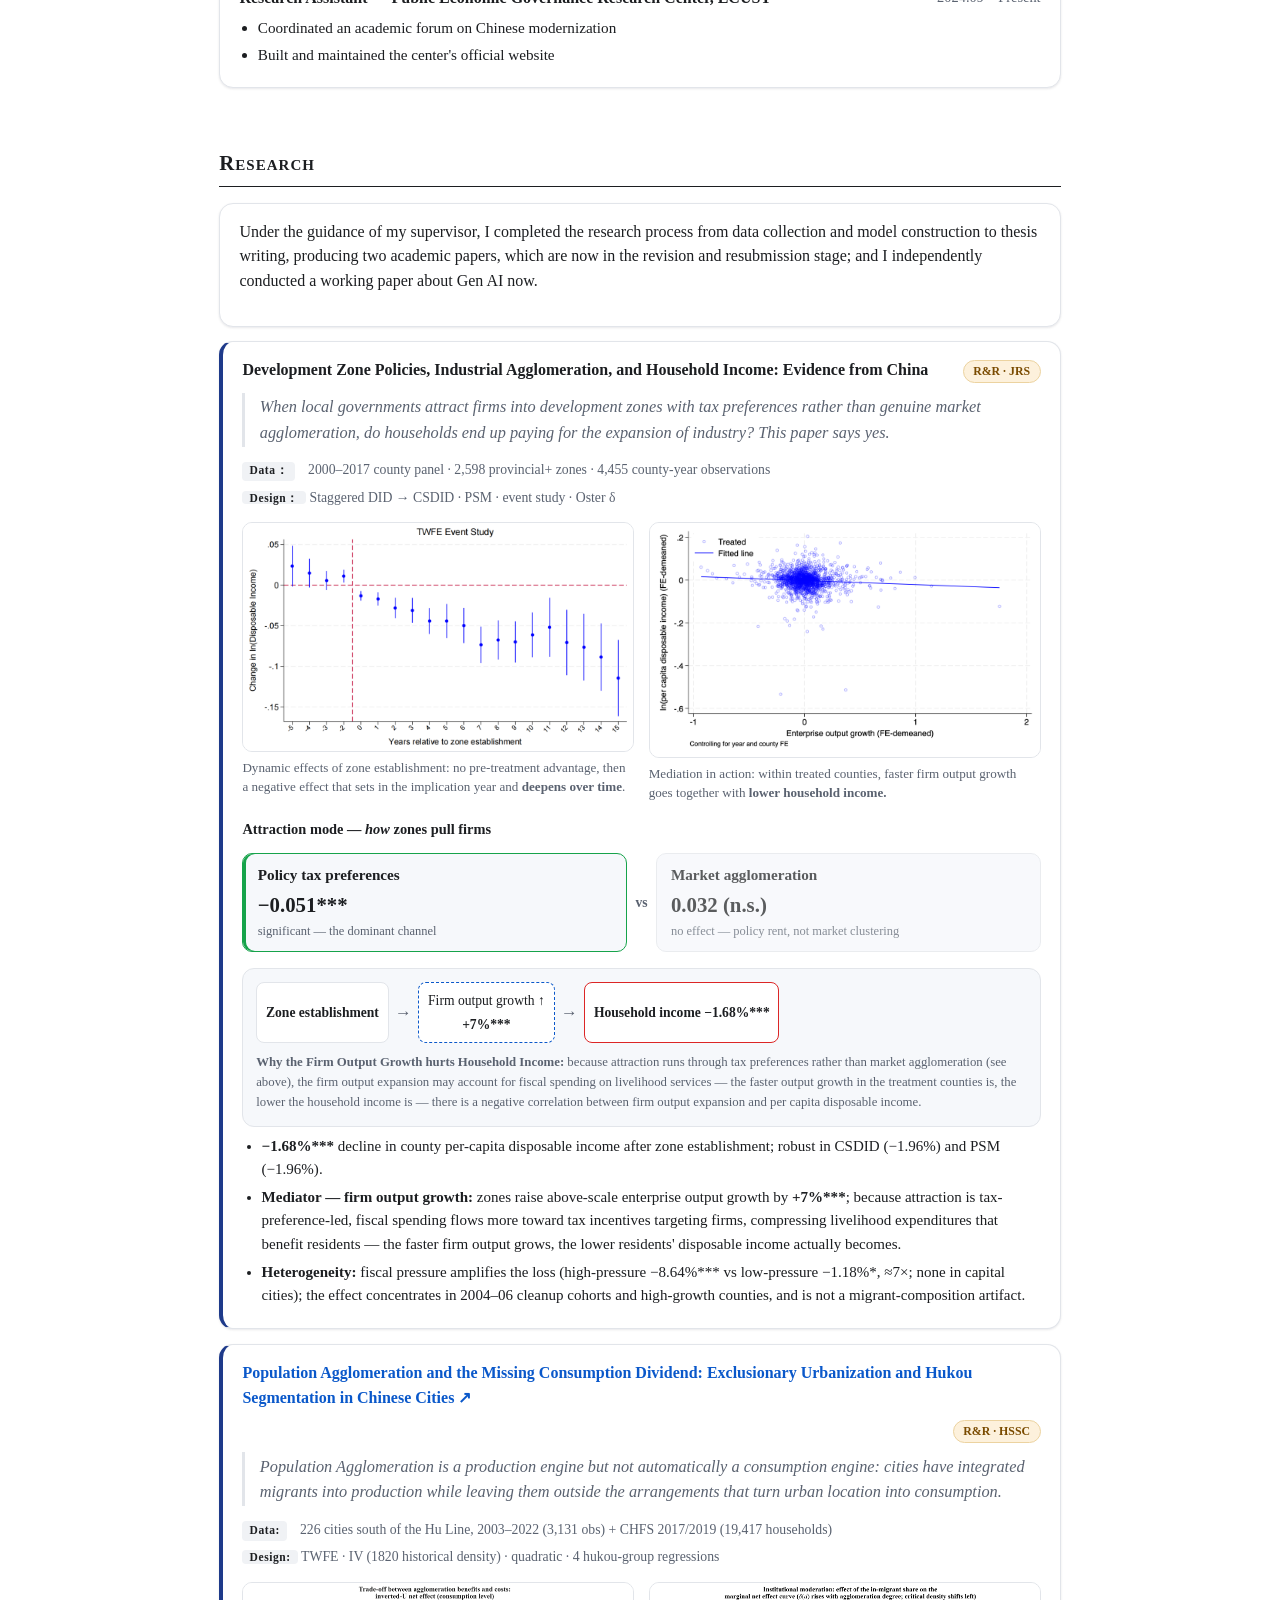
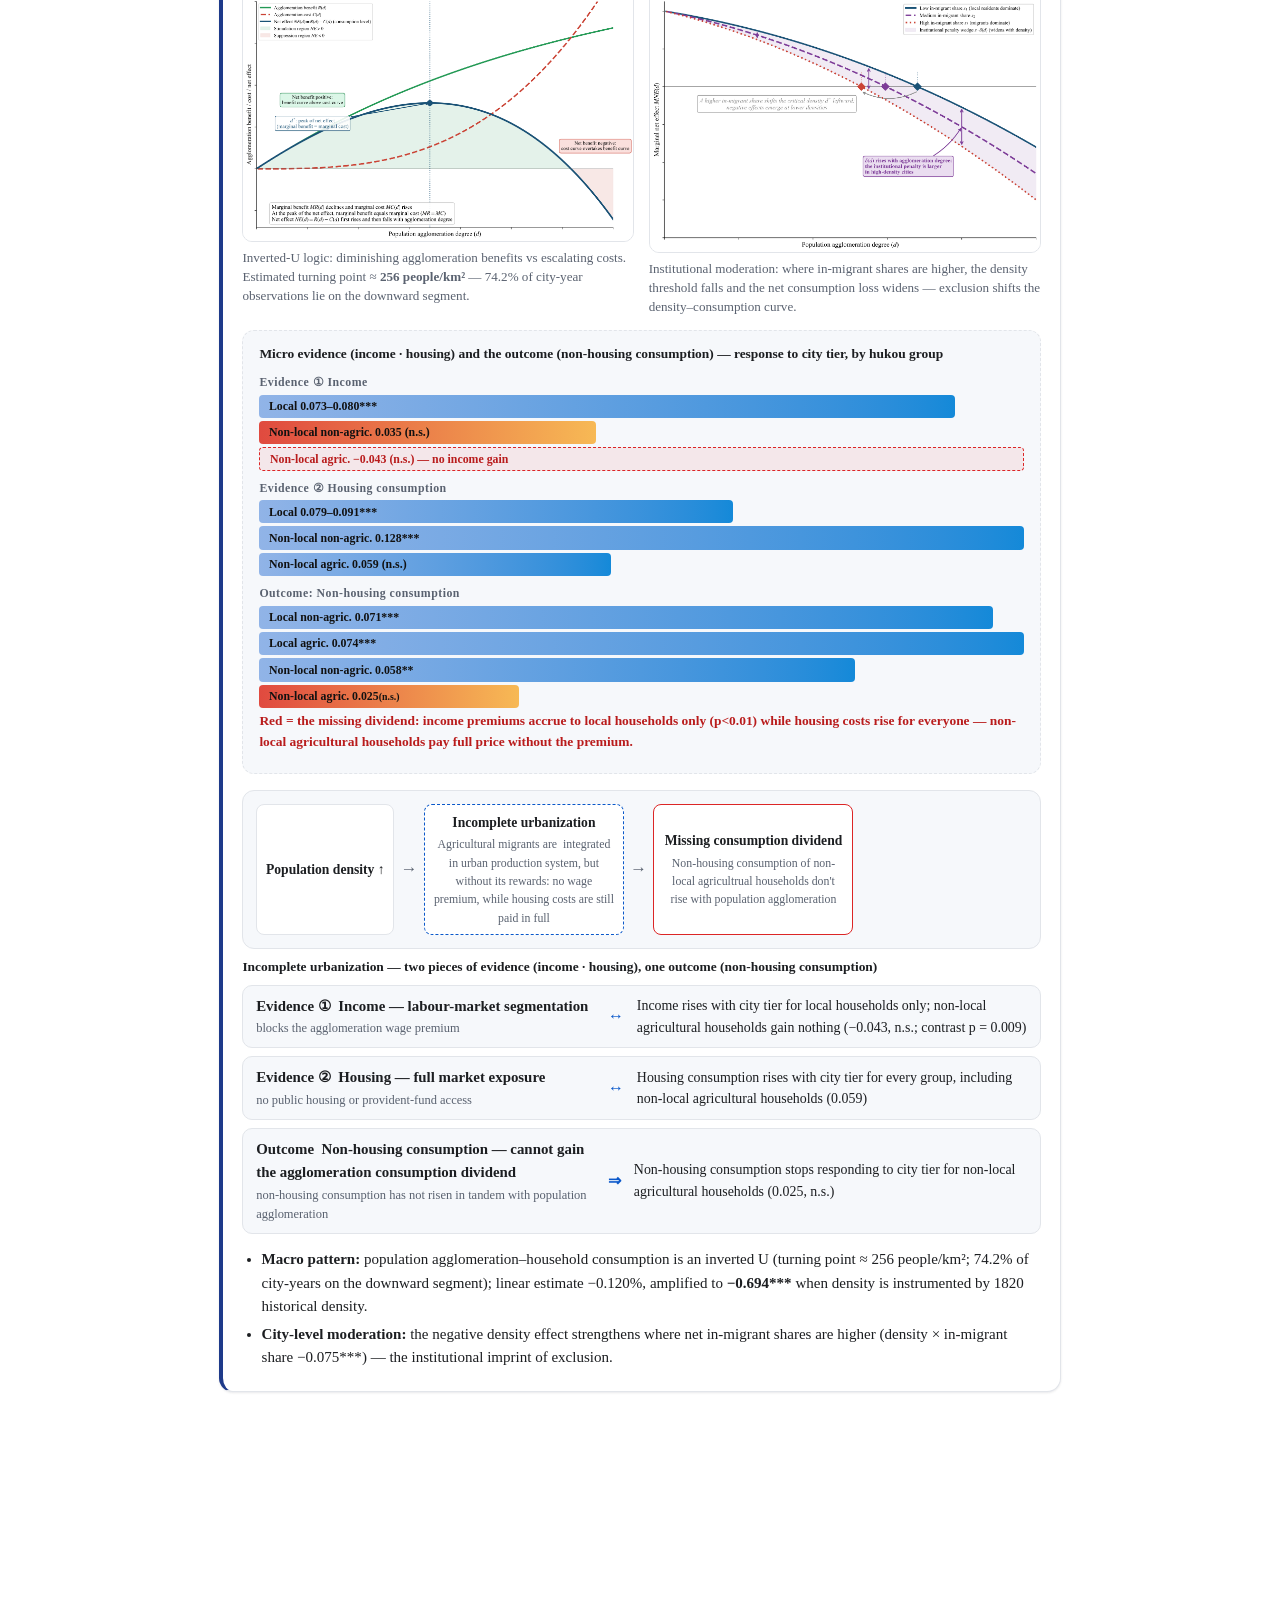
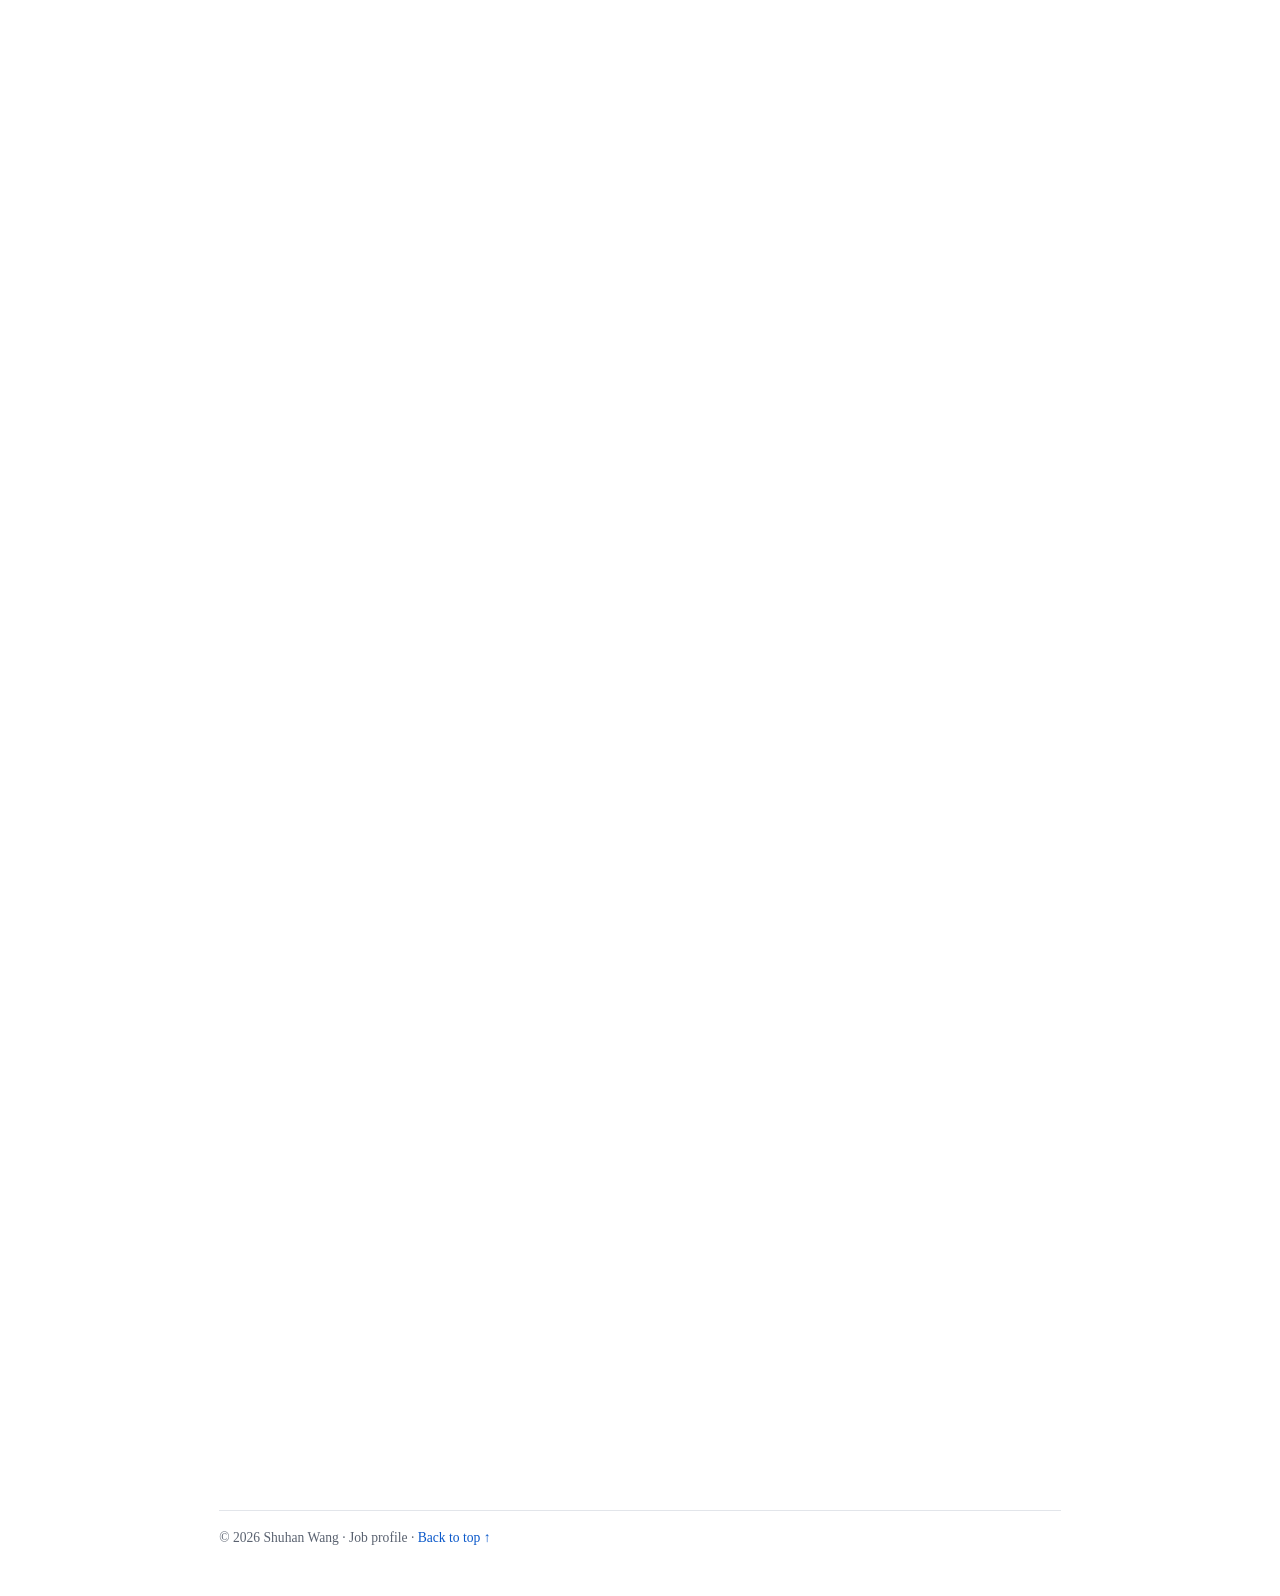
==== commit 9e7bc964: "发布简历（英文简历、英文求职信、中文简历） 2026-10-18（含待发布页面文案）" ====
--- a/career/index.html
+++ b/career/index.html
@@ -93,14 +93,14 @@
             >
             <a
               class="chip"
-              href="assets/resumes/Resume_EN.pdf?v=c8247eb0"
+              href="assets/resumes/Resume_EN.pdf?v=23881967"
               download
               data-i18n="dl_en"
               >⬇ Resume (EN)</a
             >
             <a
               class="chip"
-              href="assets/resumes/Resume_CN.pdf?v=6258e78b"
+              href="assets/resumes/Resume_CN.pdf?v=9e34acf4"
               download
               data-i18n="dl_cn"
               >⬇ Resume (Chinese)</a
@@ -434,7 +434,7 @@
         </h2>
         <div class="item card" data-reveal>
           <ul>
-            <li data-i18n="doc_a"><a href="assets/resumes/Resume_EN.pdf?v=c8247eb0" download="">resume (English)</a> · <a href="assets/resumes/Resume_CN.pdf?v=6258e78b" download="">resume (Chinese)</a></li>
+            <li data-i18n="doc_a"><a href="assets/resumes/Resume_EN.pdf?v=23881967" download="">resume (English)</a> · <a href="assets/resumes/Resume_CN.pdf?v=9e34acf4" download="">resume (Chinese)</a></li>
             <li data-i18n="doc_b"><a href="assets/resumes/Cover_Letter_EN.pdf?v=ad508094" download="">cover letter (English)</a></li>
             <li data-i18n="doc_c">Contact: <a href="mailto:20003003@mail.ecust.edu.cn">20003003@mail.ecust.edu.cn</a> · +86 132 5889 5111</li>
           </ul>
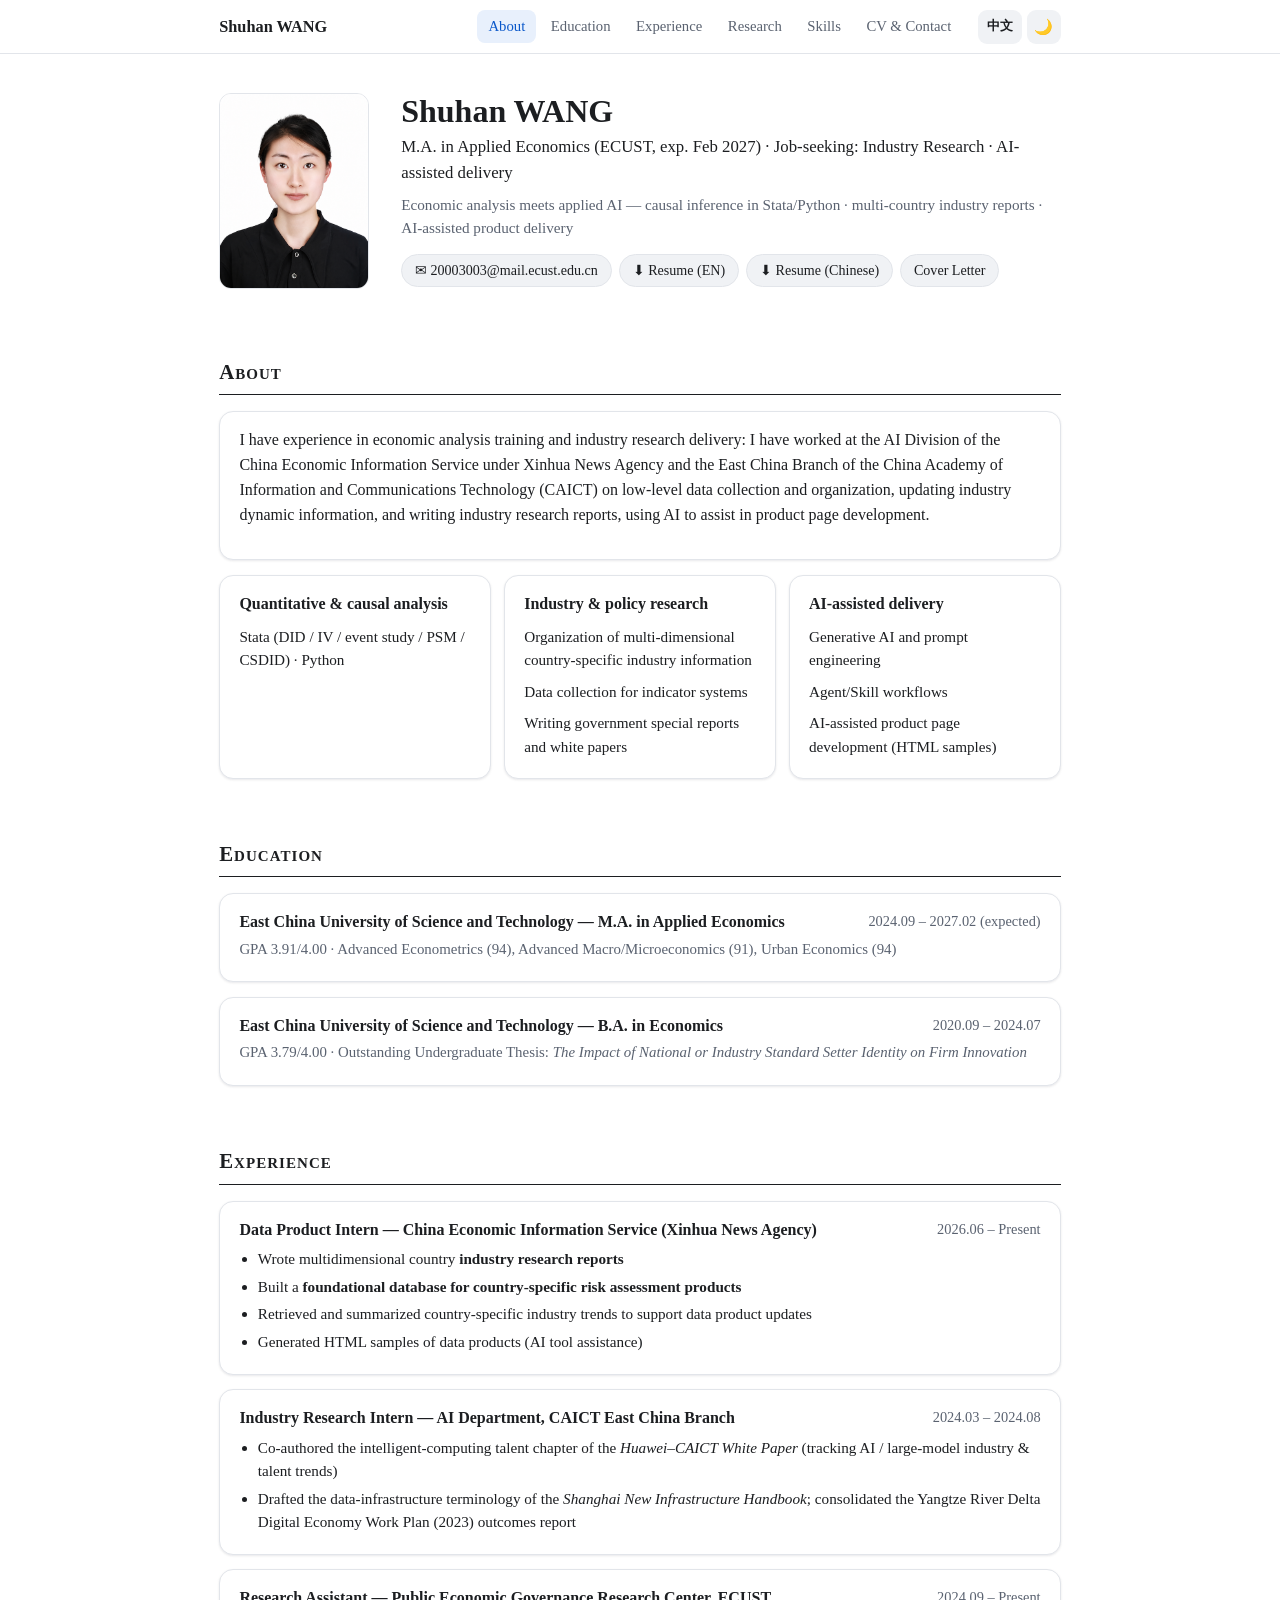
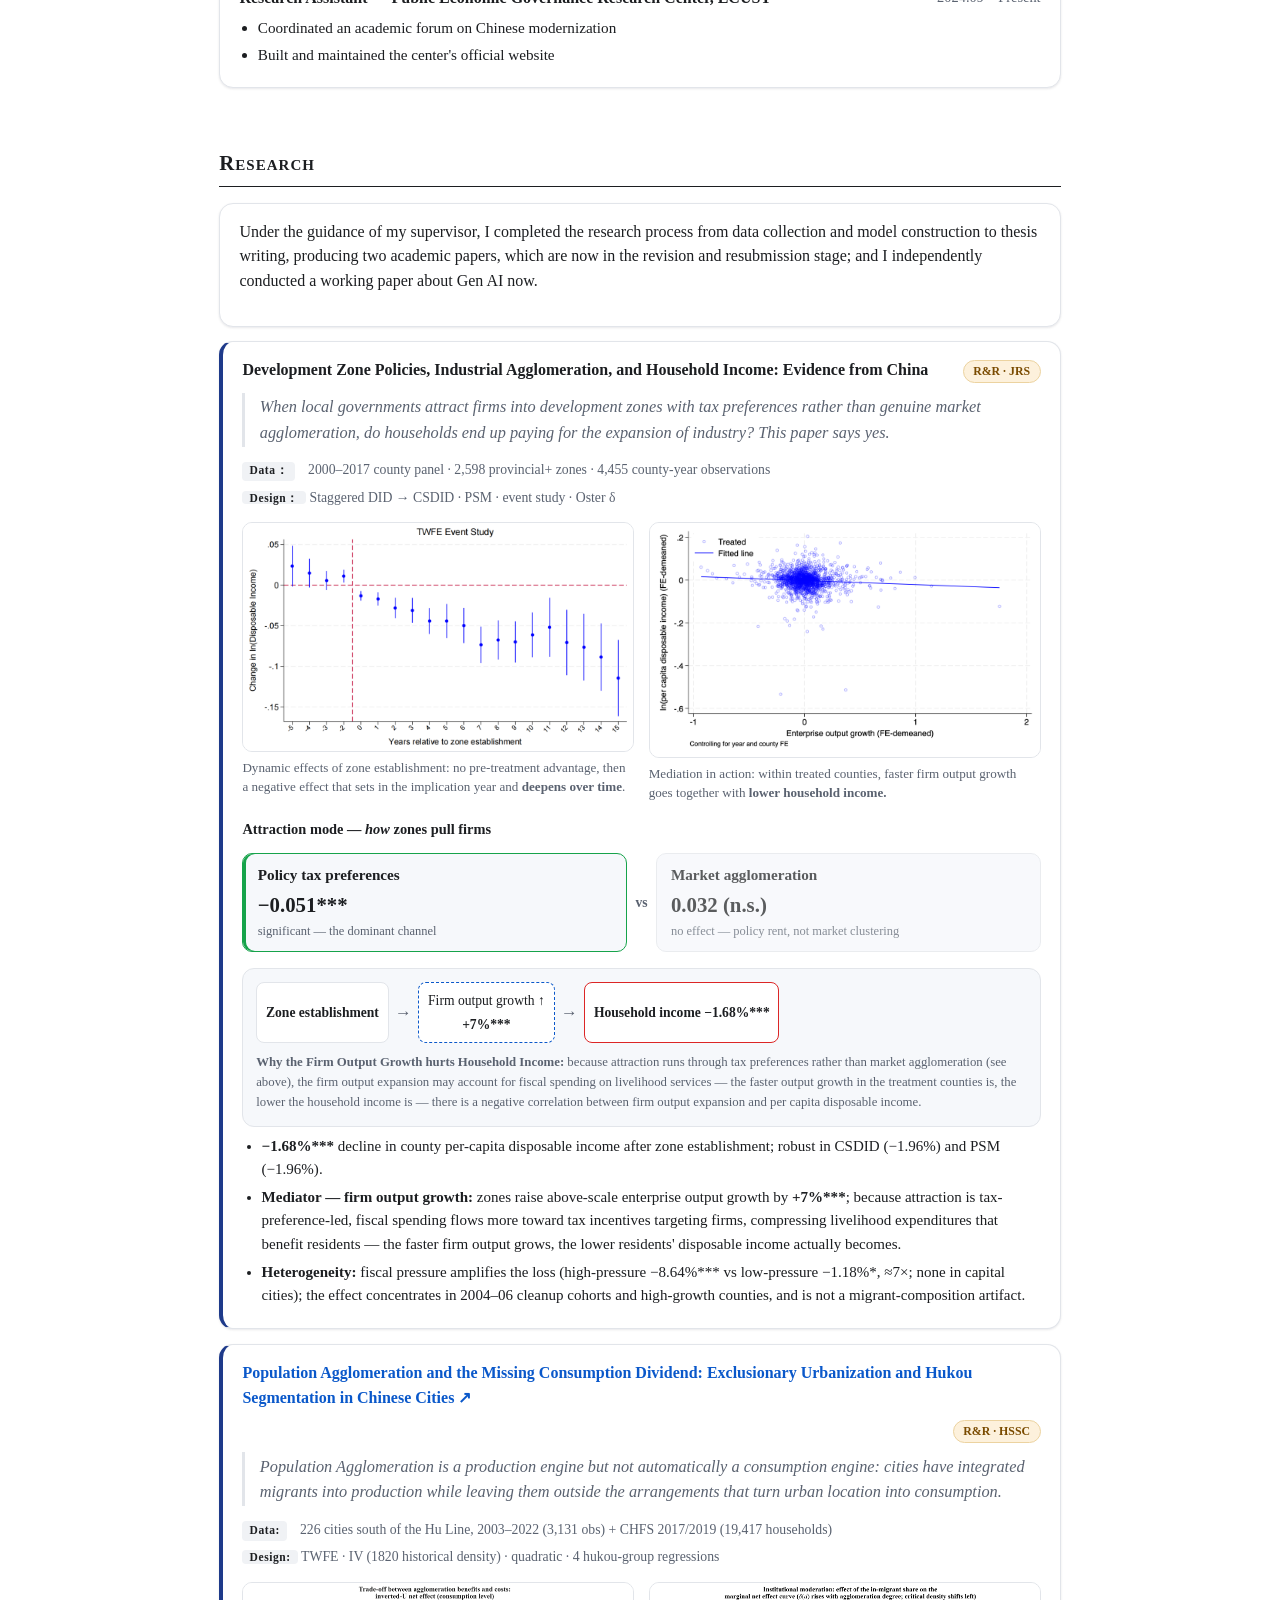
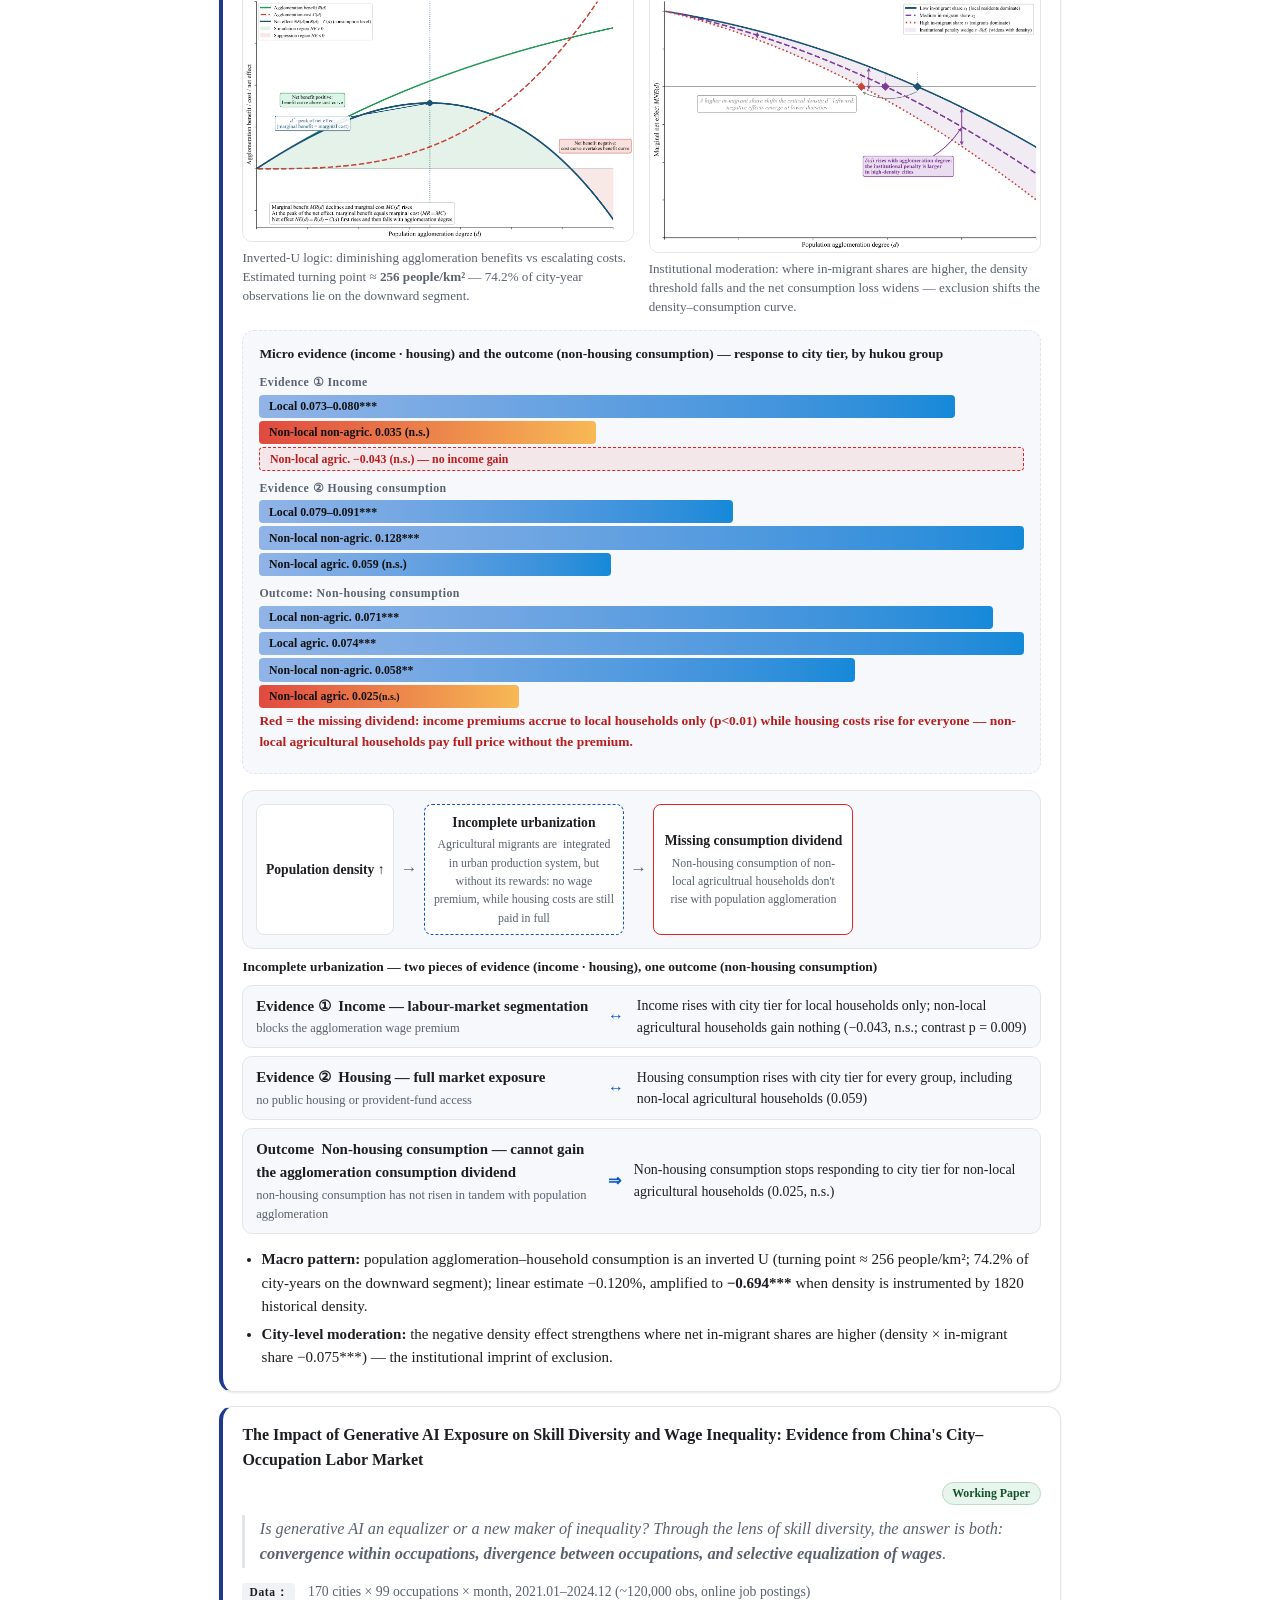
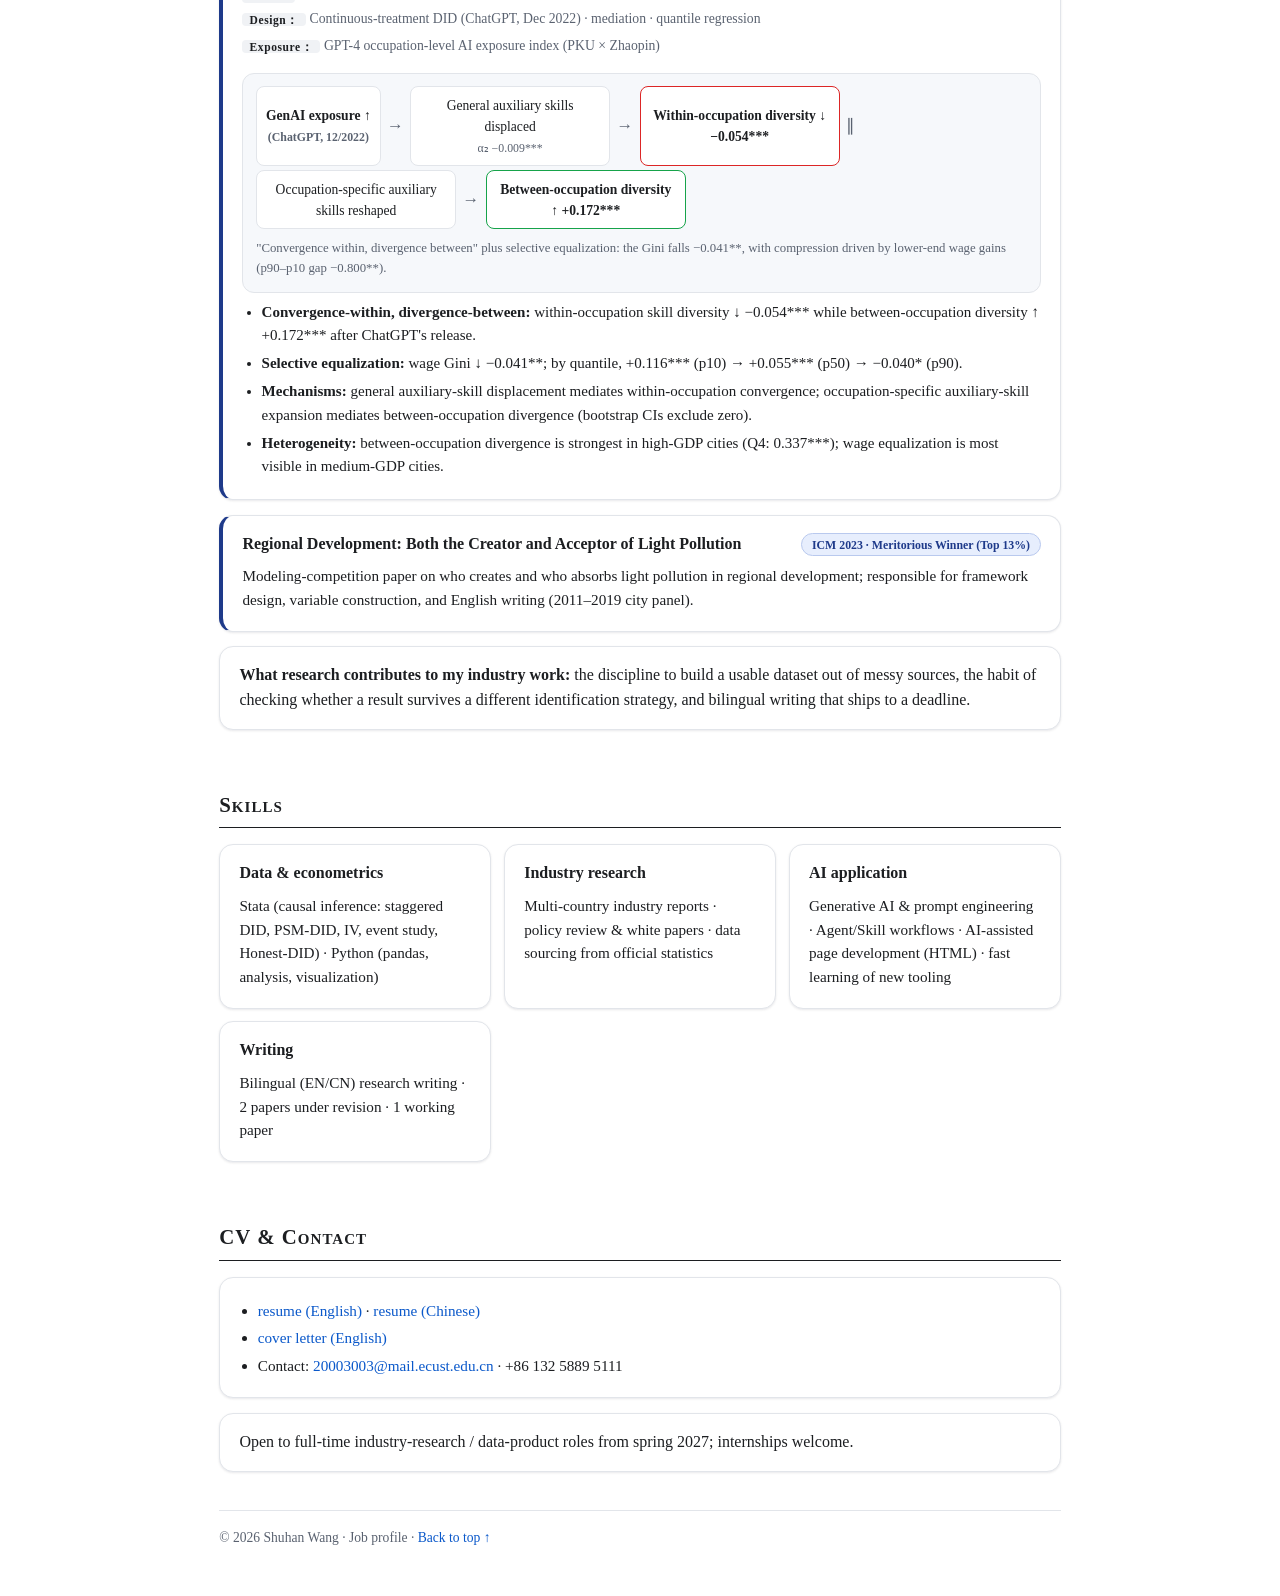
==== commit 69247245: "发布简历（英文简历、英文求职信、中文简历） 2026-10-21（含待发布页面文案）" ====
--- a/career/index.html
+++ b/career/index.html
@@ -93,14 +93,14 @@
             >
             <a
               class="chip"
-              href="assets/resumes/Resume_EN.pdf?v=23881967"
+              href="assets/resumes/Resume_EN.pdf?v=fbb2b74d"
               download
               data-i18n="dl_en"
               >⬇ Resume (EN)</a
             >
             <a
               class="chip"
-              href="assets/resumes/Resume_CN.pdf?v=9e34acf4"
+              href="assets/resumes/Resume_CN.pdf?v=35aebece"
               download
               data-i18n="dl_cn"
               >⬇ Resume (Chinese)</a
@@ -434,7 +434,7 @@
         </h2>
         <div class="item card" data-reveal>
           <ul>
-            <li data-i18n="doc_a"><a href="assets/resumes/Resume_EN.pdf?v=23881967" download="">resume (English)</a> · <a href="assets/resumes/Resume_CN.pdf?v=9e34acf4" download="">resume (Chinese)</a></li>
+            <li data-i18n="doc_a"><a href="assets/resumes/Resume_EN.pdf?v=fbb2b74d" download="">resume (English)</a> · <a href="assets/resumes/Resume_CN.pdf?v=35aebece" download="">resume (Chinese)</a></li>
             <li data-i18n="doc_b"><a href="assets/resumes/Cover_Letter_EN.pdf?v=ad508094" download="">cover letter (English)</a></li>
             <li data-i18n="doc_c">Contact: <a href="mailto:20003003@mail.ecust.edu.cn">20003003@mail.ecust.edu.cn</a> · +86 132 5889 5111</li>
           </ul>
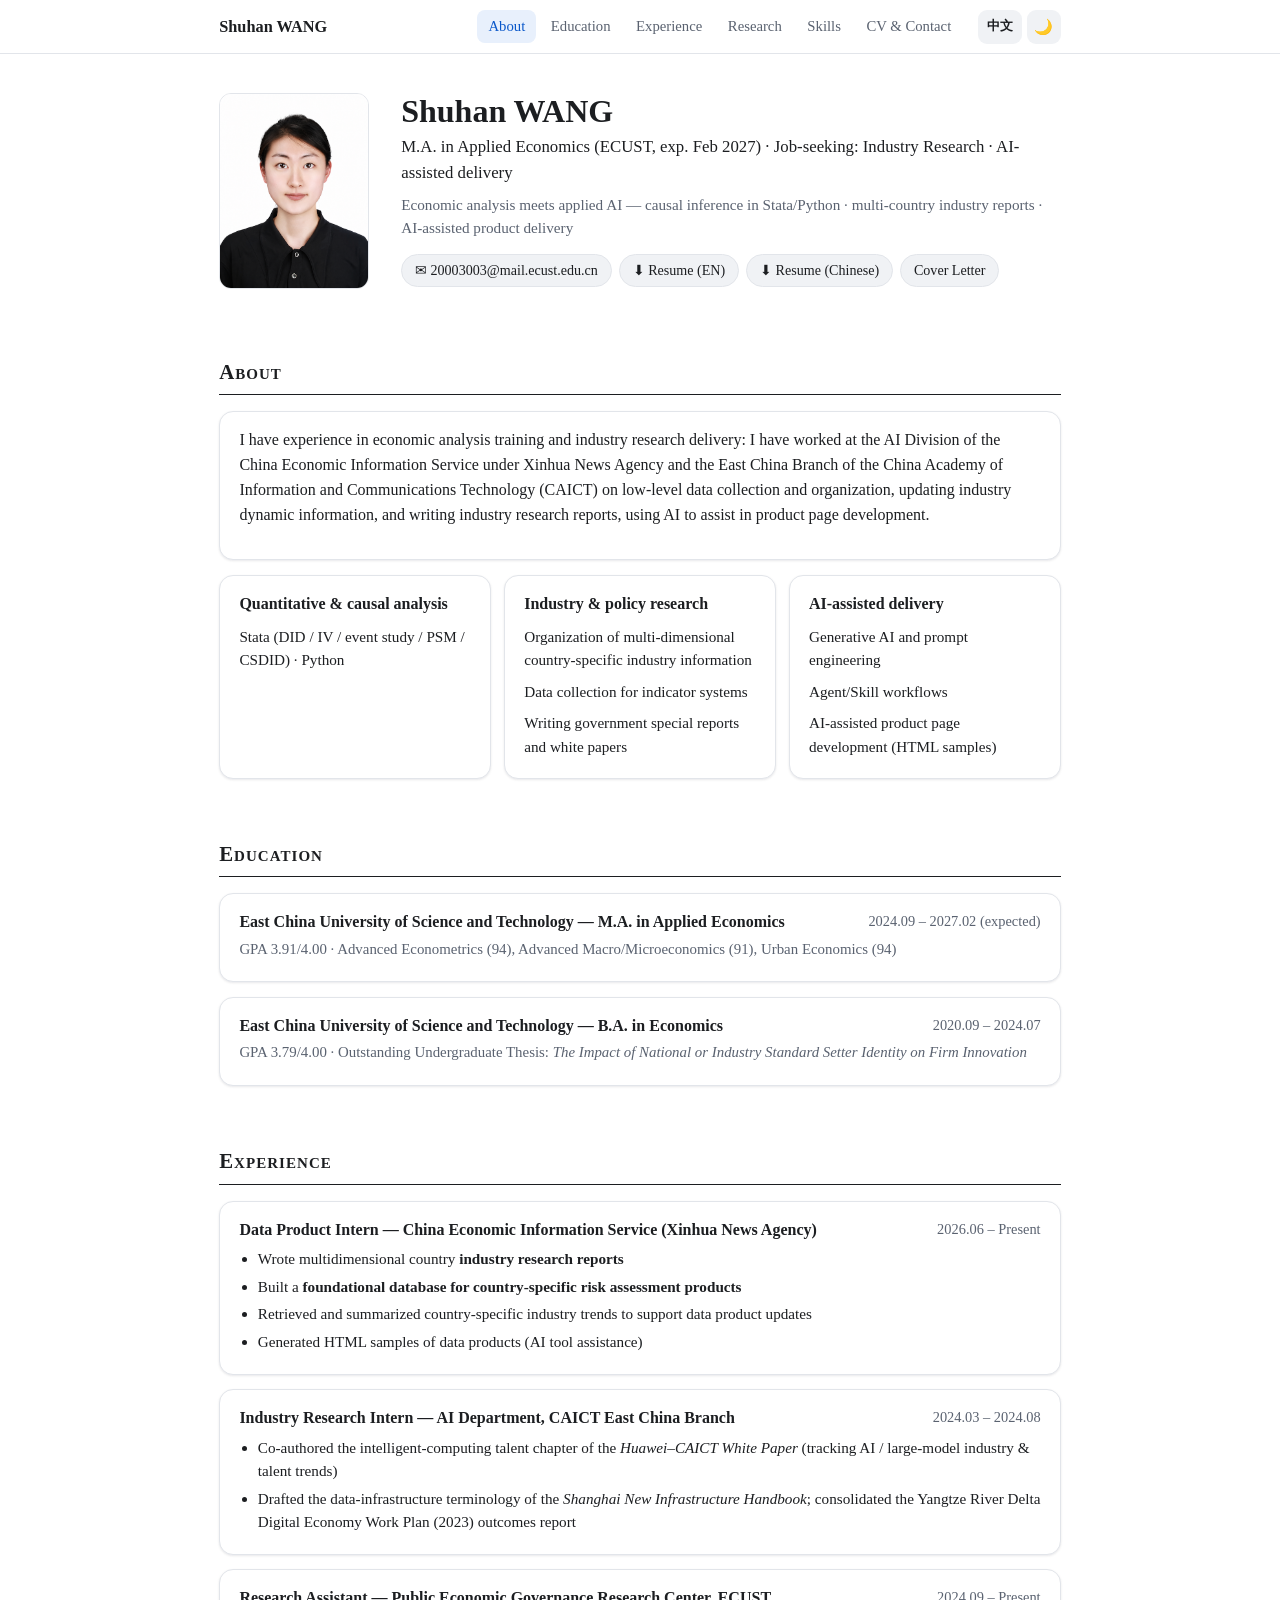
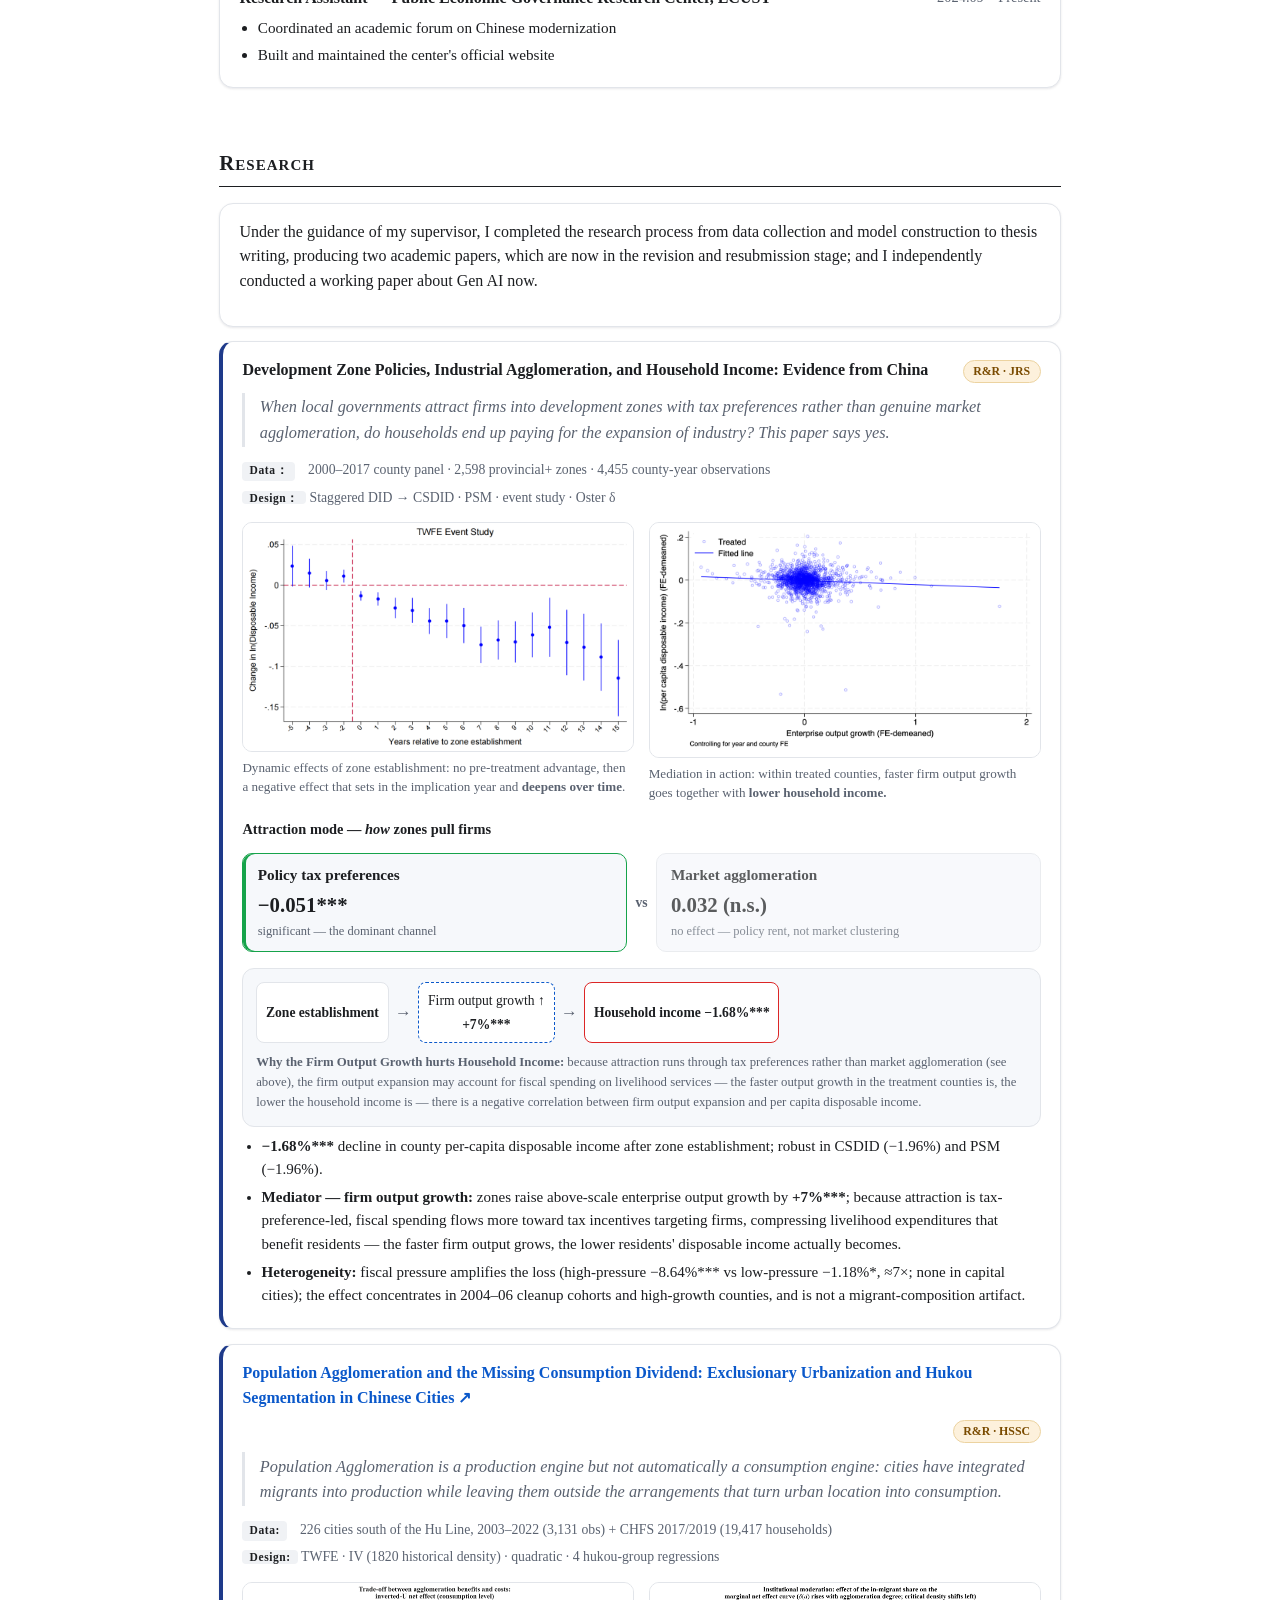
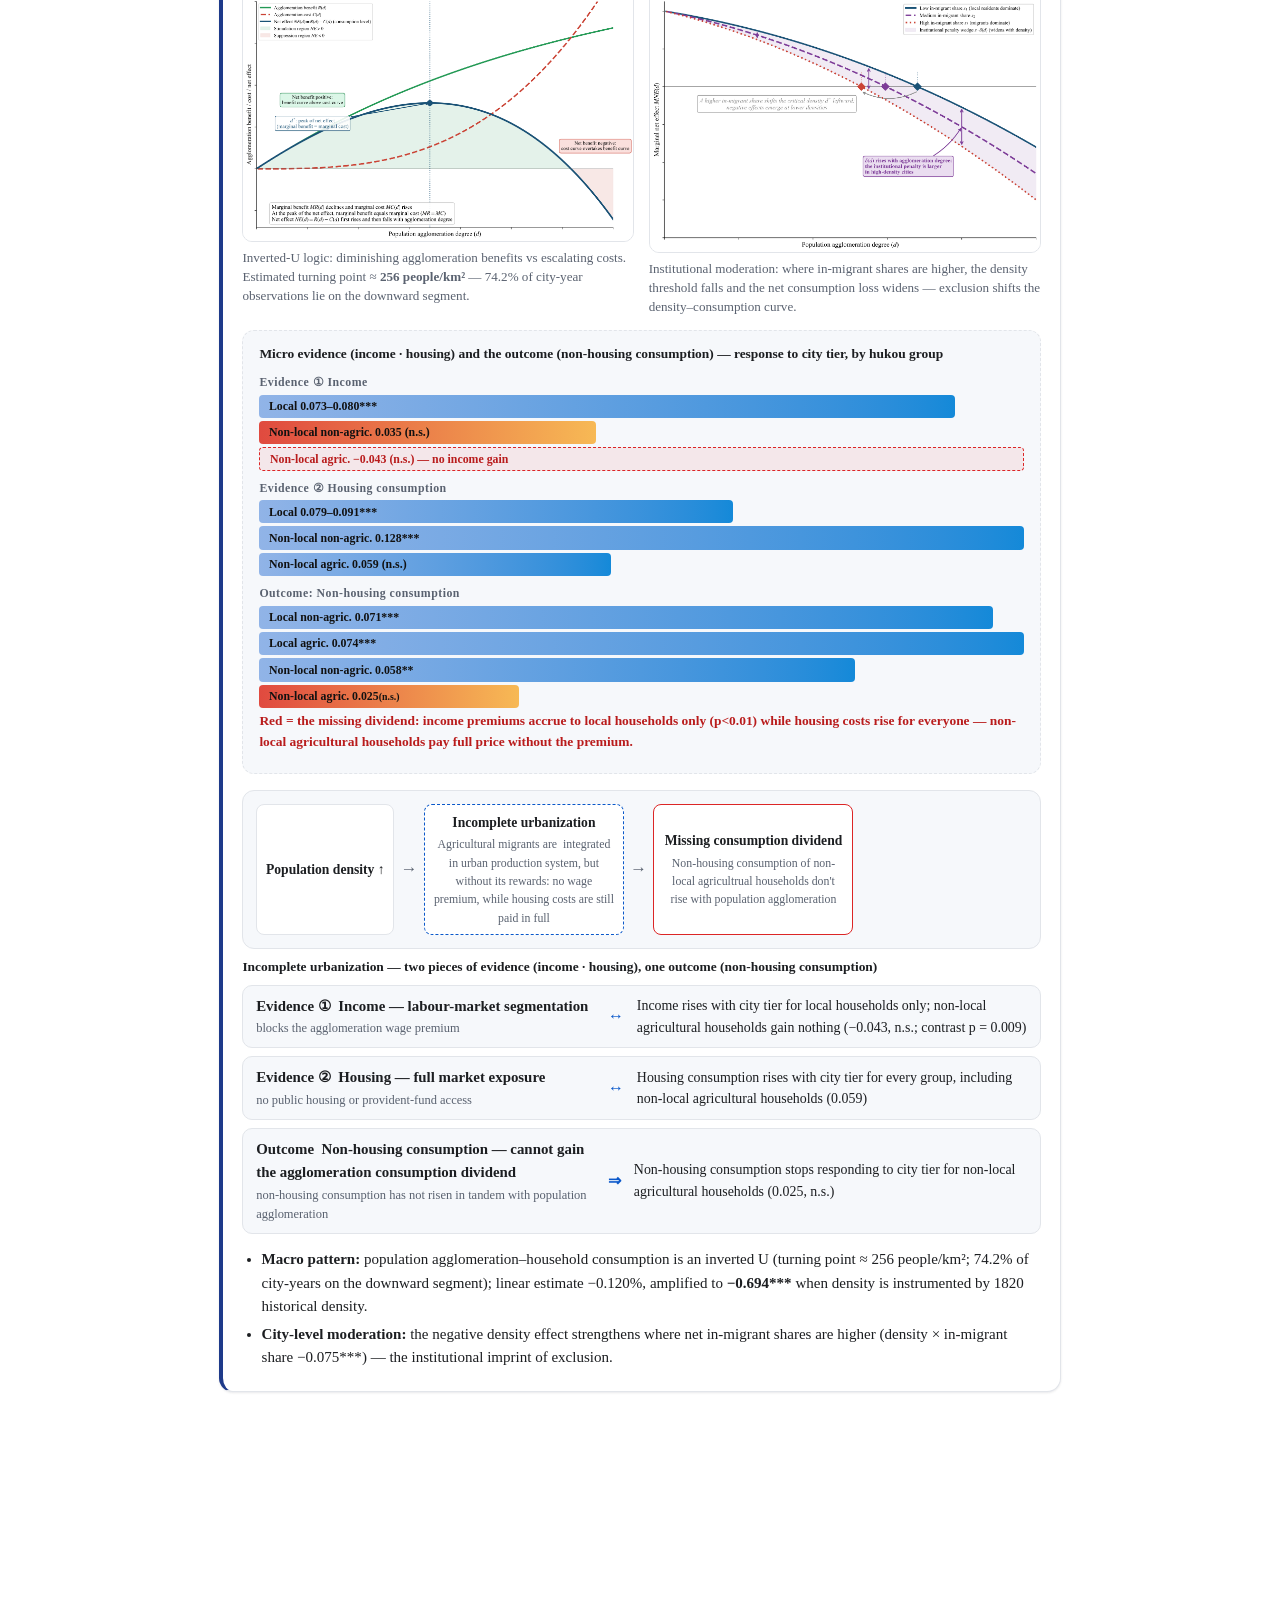
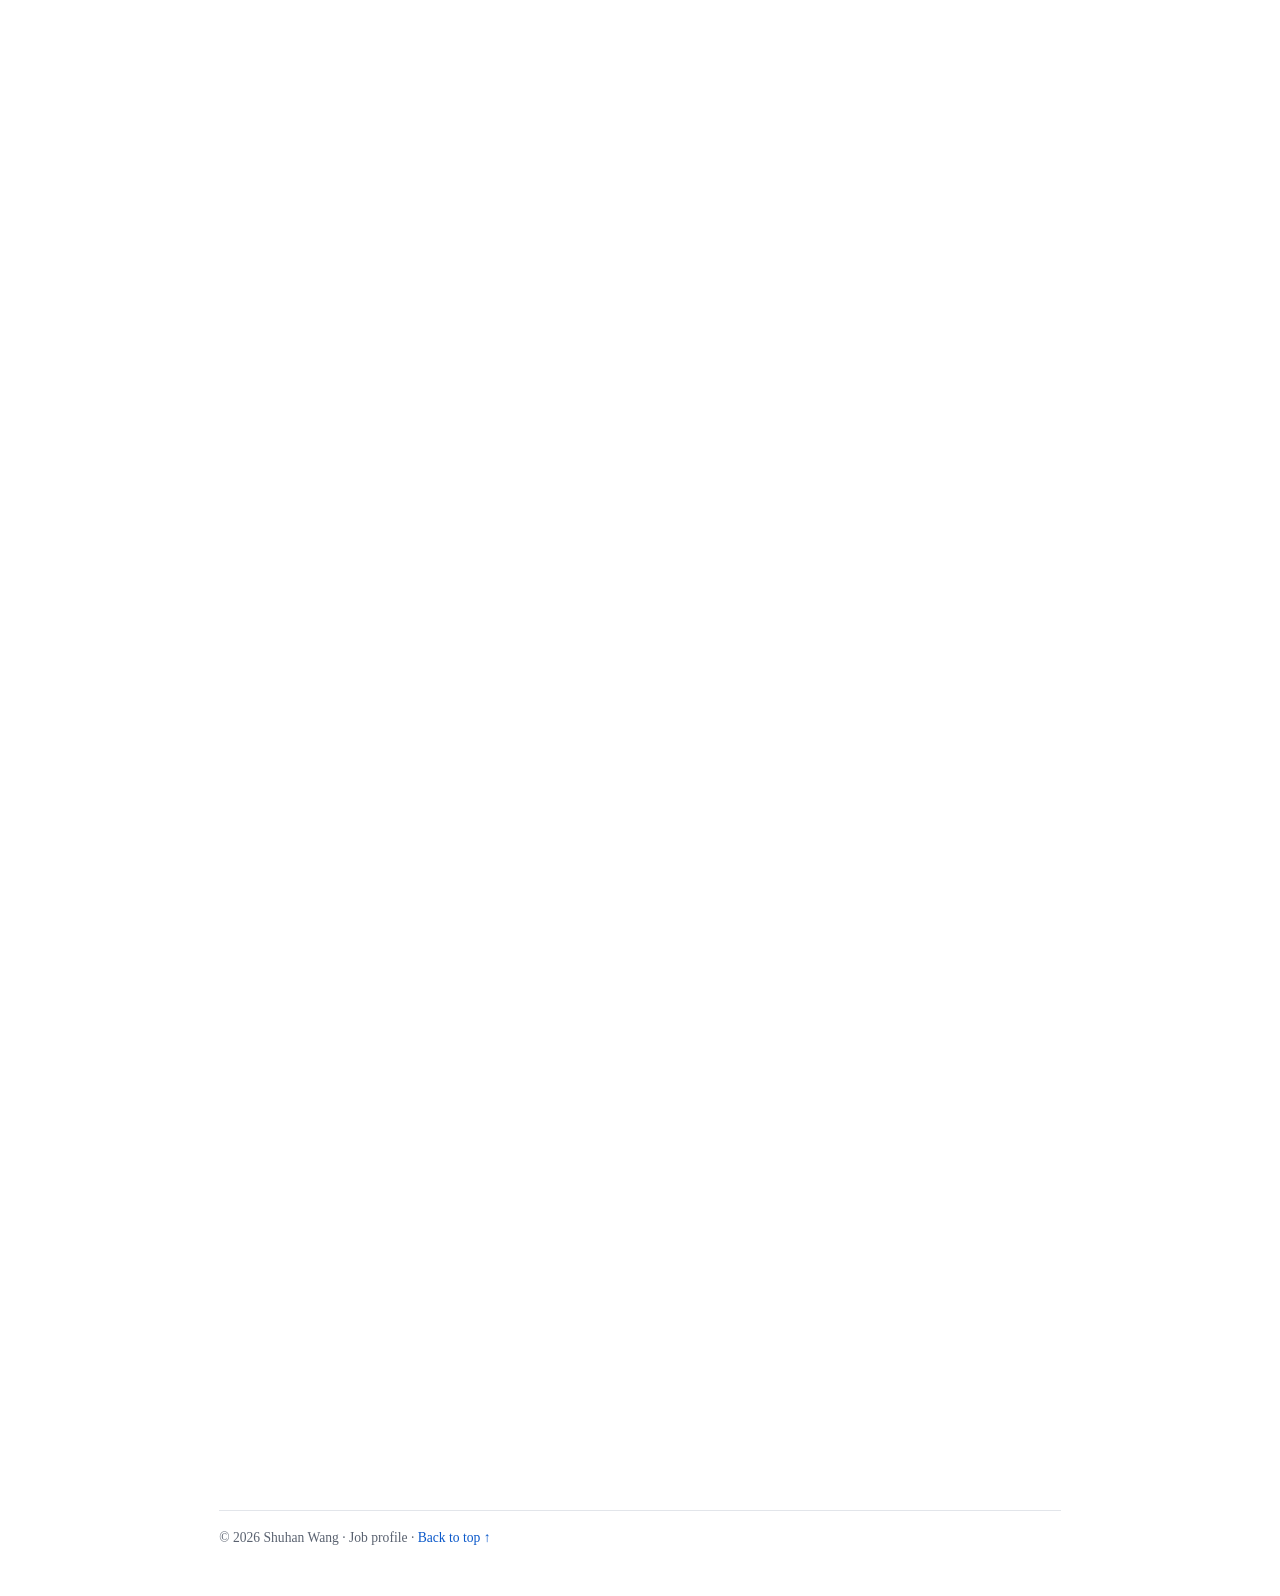
==== commit 142544db: "发布简历（英文简历、英文求职信、中文简历） 2026-10-21（含待发布页面文案）" ====
--- a/career/index.html
+++ b/career/index.html
@@ -93,14 +93,14 @@
             >
             <a
               class="chip"
-              href="assets/resumes/Resume_EN.pdf?v=fbb2b74d"
+              href="assets/resumes/Resume_EN.pdf?v=718f8eb1"
               download
               data-i18n="dl_en"
               >⬇ Resume (EN)</a
             >
             <a
               class="chip"
-              href="assets/resumes/Resume_CN.pdf?v=35aebece"
+              href="assets/resumes/Resume_CN.pdf?v=b8df3a31"
               download
               data-i18n="dl_cn"
               >⬇ Resume (Chinese)</a
@@ -434,7 +434,7 @@
         </h2>
         <div class="item card" data-reveal>
           <ul>
-            <li data-i18n="doc_a"><a href="assets/resumes/Resume_EN.pdf?v=fbb2b74d" download="">resume (English)</a> · <a href="assets/resumes/Resume_CN.pdf?v=35aebece" download="">resume (Chinese)</a></li>
+            <li data-i18n="doc_a"><a href="assets/resumes/Resume_EN.pdf?v=718f8eb1" download="">resume (English)</a> · <a href="assets/resumes/Resume_CN.pdf?v=b8df3a31" download="">resume (Chinese)</a></li>
             <li data-i18n="doc_b"><a href="assets/resumes/Cover_Letter_EN.pdf?v=ad508094" download="">cover letter (English)</a></li>
             <li data-i18n="doc_c">Contact: <a href="mailto:20003003@mail.ecust.edu.cn">20003003@mail.ecust.edu.cn</a> · +86 132 5889 5111</li>
           </ul>
